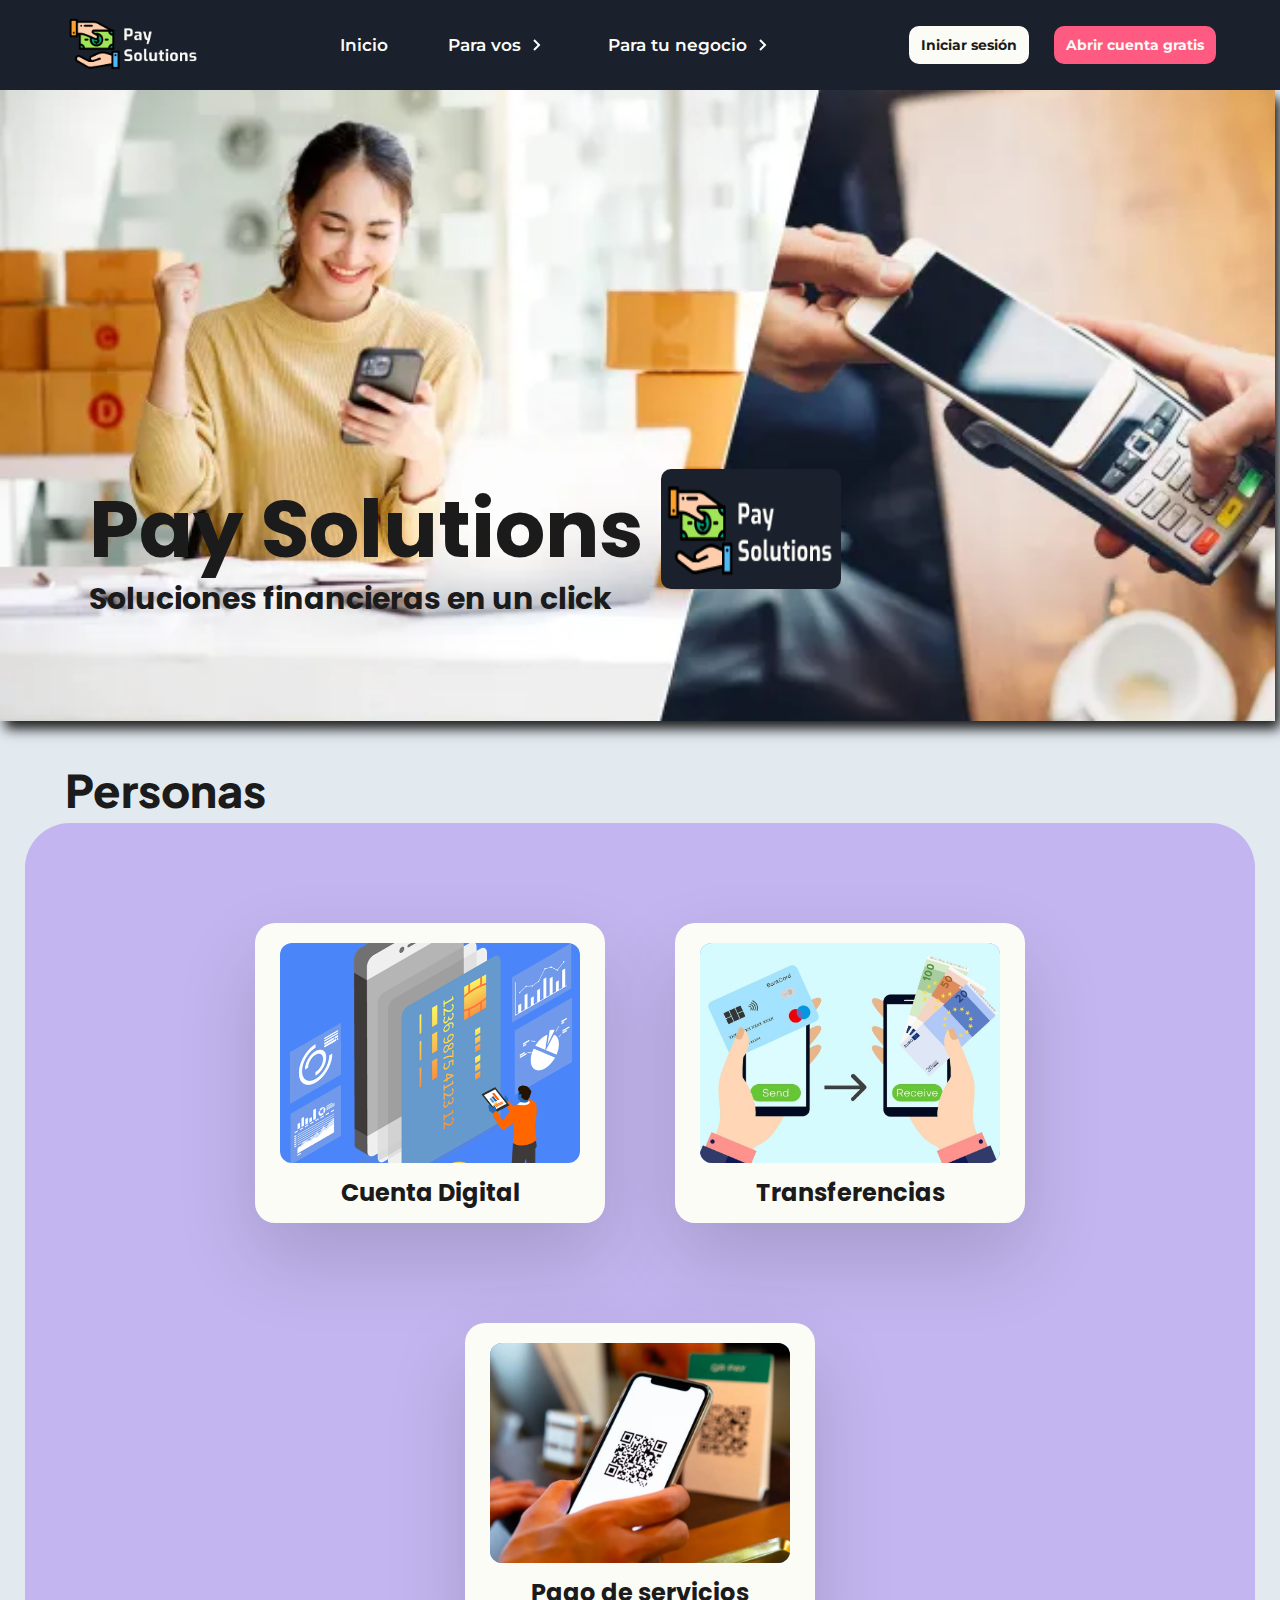
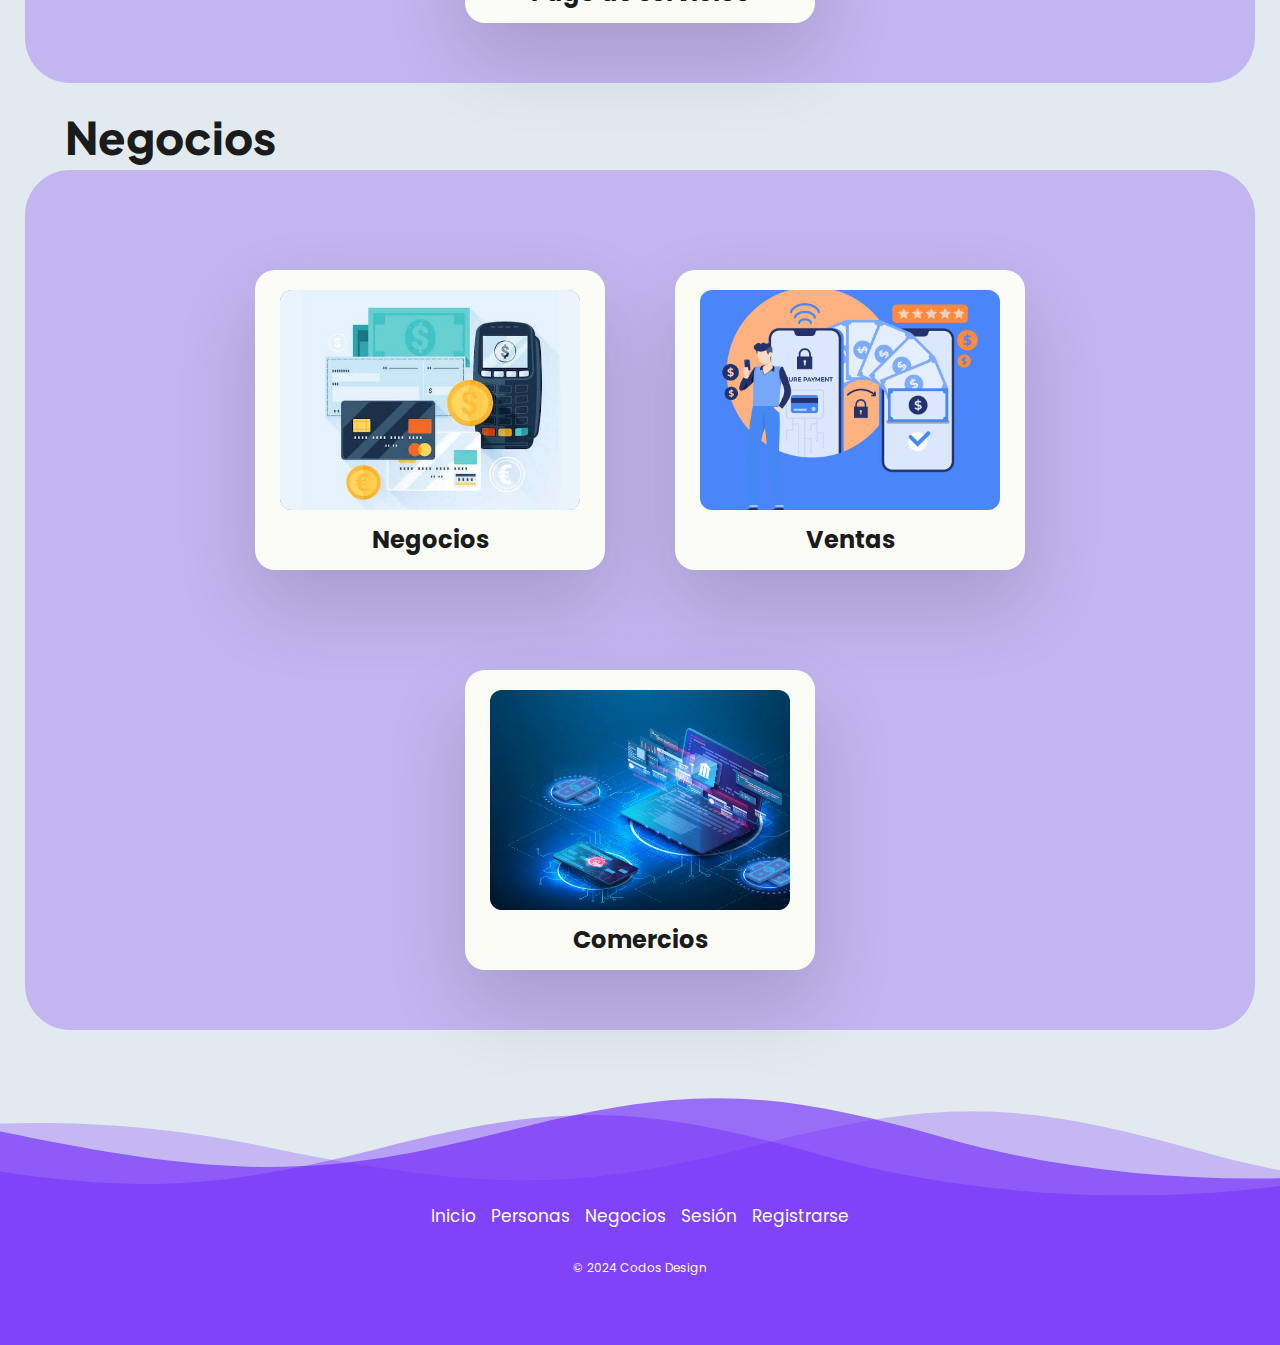
==== index.html @ 440822d9 "correccion merge main clase svg footer" ====
<!DOCTYPE html>
<html lang="es">
<head>
    <meta charset="UTF-8">
    <meta name="viewport" content="width=device-width, initial-scale=1.0">
    <title>Pay Solutions</title>
    <!-- Link de los estilos de navbar y footer  -->
    <link rel="stylesheet" href="./css/style.css">
    <!-- Link de estilos de home -->
    <link rel="stylesheet" href="./css/home.css">
    <!-- *************************************************** -->
    
    <!-- FUENTES -->
    <!-- Link de la fuente: Plus Jakarta Sans (títulos) -->
    <link rel="preconnect" href="https://fonts.googleapis.com">
    <link rel="preconnect" href="https://fonts.gstatic.com" crossorigin>
    <link href="https://fonts.googleapis.com/css2?family=Plus+Jakarta+Sans:ital,wght@0,200..800;1,200..800&display=swap" rel="stylesheet">
    <!-- Link de la fuente: Montserrat -->
    <link rel="preconnect" href="https://fonts.googleapis.com">
    <link rel="preconnect" href="https://fonts.gstatic.com" crossorigin>
    <link href="https://fonts.googleapis.com/css2?family=Montserrat:ital,wght@0,100..900;1,100..900&family=Plus+Jakarta+Sans:ital,wght@0,200..800;1,200..800&display=swap" rel="stylesheet">
    <!-- Link de la fuente: Poppins -->
    <link rel="preconnect" href="https://fonts.googleapis.com" />
    <link rel="preconnect" href="https://fonts.gstatic.com" crossorigin />
    <link href="https://fonts.googleapis.com/css2?family=Poppins:wght@400;500;600&display=swap" rel="stylesheet"/>
    <!-- ******************************************************** -->
    
    <!-- Link de iconos de redes sociales -->
    <link
      rel="stylesheet"
      href="https://cdnjs.cloudflare.com/ajax/libs/font-awesome/6.5.1/css/all.min.css"
      integrity="sha512-DTOQO9RWCH3ppGqcWaEA1BIZOC6xxalwEsw9c2QQeAIftl+Vegovlnee1c9QX4TctnWMn13TZye+giMm8e2LwA=="
      crossorigin="anonymous"
      referrerpolicy="no-referrer"
    />
    <!-- ********************************************************** -->
    <!-- Link del icono -->
    <link rel="icon" href="./img/Logos/logo.png">

    <script src="./scripts/navbar.js"></script>

</head>
    <body>
        <!-- ****************** Encabezado y navegación ****************** -->
        <nav class="menuNav">
            <section class="navbarContainer">   
                    <!-- LOGO -->
                  <div class="navbarLogo">
                      <a href="index.html"> <img src="./img/Logos/logo.png" alt="Logo"></a>
                  </div>
                  
                  <!-- Menú de navegación -->
                  <ul class="navbarLinks">
                      <li class="navbarItem">
                        <a href="index.html" class="navbarLink">Inicio</a>  
                      </li>  
                      <!-- Menú desplegable 1 -->
                      <li class="navbarItem navbarItem--show">
                          <a href="##" class="navbarLink">Para vos 
                            <img src="./img/flecha.svg" alt="flecha menu desplegable" class="navbarFlecha">
                          </a>   
                          <ul class="navbarDesplegable">
                              <li class="navbarItem"> <a href="./pages/paraVos.html" class="navbarLink navbarLink--inside">Personas</a> </li>
                              <li class="navbarItem"> <a href="#" class="navbarLink navbarLink--inside">Cuenta digital</a> </li>
                              <li class="navbarItem"> <a href="#" class="navbarLink navbarLink--inside">Tarjeta virtual</a> </li>
                              <li class="navbarItem"> <a href="#" class="navbarLink navbarLink--inside">Transferencias</a> </li>
                              <li class="navbarItem"> <a href="#" class="navbarLink navbarLink--inside">Pago de servicios</a> </li>
                              <li class="navbarItem"> <a href="#" class="navbarLink navbarLink--inside">Retiro de efectivo</a> </li>
                          </ul>
                      </li>
                      <!-- Menú desplegable 2 -->
                      <li class="navbarItem navbarItem--show">
                        <a href="##" class="navbarLink">Para tu negocio 
                          <img src="./img/flecha.svg" alt="flecha menu desplegable" class="navbarFlecha">
                        </a> 
                          <ul class="navbarDesplegable">
                              <li class="navbarItem"> <a href="./pages/paraNegocio.html" class="navbarLink navbarLink--inside">Negocios</a> </li>
                              <li class="navbarItem"> <a href="#" class="navbarLink navbarLink--inside">Ventas</a> </li>
                              <li class="navbarItem"> <a href="#" class="navbarLink navbarLink--inside">Suscripción</a> </li>
                              <li class="navbarItem"> <a href="#" class="navbarLink navbarLink--inside">Comercios</a> </li>
                          </ul>
                      </li>
                  </ul>
              <!-- ************************ -->
              
              <!-- Botones de lasSesiones -->
                <div class="sesiones">
                    <button class="btn1"> <a href="./pages/inicio_sesion.html">Iniciar sesión</a> </button>
                    <button class="btn2"> <a href="./pages/abrir_cuenta.html">Abrir cuenta gratis</a> </button>
                </div>
              <!-- ********************** -->
              
              <!-- ****** MENÚ HAMBURGUESA ****** -->
              <div class="navbarHambur">
                <img src="./img/menu.svg" alt="Menu" class="navbarImg">
              </div>
              <!-- ****************************** -->
              
            </section>
        </nav>
        <!-- ****************** Fin de encabezado y navegación ****************** -->
        
        <!-- ***************** Cuerpo Principal de la página ******************** -->
        <main>
            <!-- Sección foto de portada -->
            <section class="portadaContainer">
                <!-- foto principal portada -->
                <img src="./img/portada1.png" alt="portada" class="portadaImg">
                <div class="portadaContenido">
                  <div class="portadaTitulo">
                      <h1>Pay Solutions</h1>
                      <img src="./img/Logos/logo.png" alt="Logo">  
                  </div>
                  <p>Soluciones financieras en un click</p>
                </div>
            </section>
            
            <!-- Sección Personas -->
            <section>
              <h2>Personas</h2>  
              <div class="container">
                  <!-- ***************** CARD 1 ***************** -->
                  <div class="card">
                      <div class="imagenCard">
                        <img src="./img/servicio1.png" alt="servicios 1">
                      </div>
                      <div class="contenido">
                        <h3>Cuenta Digital</h3>
                        <p>Primer servicio representado en la card</p>
                        <a href="">Saber más</a>
                      </div>
                  </div>  
                  
                  <!-- ***************** CARD 2 ***************** -->
                  <div class="card">
                      <div class="imagenCard">
                        <img src="./img/servicio4.png" alt="servicios 1">
                      </div>
                      <div class="contenido">
                        <h3>Transferencias</h3>
                        <p>Primer servicio representado en la card</p>
                        <a href="">Saber más</a>
                      </div>
                  </div>  

                  <!-- ***************** CARD 3 ***************** -->
                  <div class="card">
                      <div class="imagenCard">
                        <img src="./img/servicio5.png" alt="servicios 1">
                      </div>
                      <div class="contenido">
                        <h3>Pago de servicios</h3>
                        <p>Primer servicio representado en la card</p>
                        <a href="">Saber más</a>
                      </div>
                  </div>  
              </div>
            </section>  
            
            <!-- Sección Comercios -->
            <section>
              <h2>Negocios</h2>
              <div class="container">
                <!-- ***************** CARD 4 ***************** -->
                <div class="card">
                    <div class="imagenCard">
                      <img src="./img/servicio3.png" alt="servicios 1">
                    </div>
                    <div class="contenido">
                      <h3>Negocios</h3>
                      <p>Primer servicio representado en la card</p>
                      <a href="">Saber más</a>
                    </div>
                </div>  

                <!-- ***************** CARD 5 ***************** -->
                <div class="card">
                    <div class="imagenCard">
                      <img src="./img/servicio2.png" alt="servicios 1">
                    </div>
                    <div class="contenido">
                      <h3>Ventas</h3>
                      <p>Primer servicio representado en la card</p>
                      <a href="">Saber más</a>
                    </div>
                </div>  

                <!-- ***************** CARD 6 ***************** -->
                <div class="card">
                    <div class="imagenCard">
                      <img src="./img/servicio6.png" alt="servicios 1">
                    </div>
                    <div class="contenido">
                      <h3>Comercios</h3>
                      <p>Primer servicio representado en la card</p>
                      <a href="">Saber más</a>
                    </div>
                </div>
              </div>  
            </section>
            
        </main>

        <!-- ***************** FOOTER ******************************** -->
        <footer>
            
            <div class="footerFondo">
                <svg
                  class="svgFooter"  
                  version="1.1"
                  xmlns="http://www.w3.org/2000/svg"
                  xmlns:xlink="http://www.w3.org/1999/xlink"
                  x="0px"
                  y="0px"
                  width="100%"
                  height="100%"
                  viewBox="0 0 1600 900"
                >
                  <defs>
                    <path
                      id="wave"
                      fill="rgba(105, 27, 252, 0.6)"
                      d="M-363.852,502.589c0,0,236.988-41.997,505.475,0s371.981,38.998,575.971,0s293.985-39.278,505.474,5.859s493.475,48.368,716.963-4.995v560.106H-363.852V502.589z"
                    />
                  </defs>
                  <g>
                    <use xlink:href="#wave" opacity=".4">
                      <animateTransform
                        attributeName="transform"
                        attributeType="XML"
                        type="translate"
                        dur="8s"
                        calcMode="spline"
                        values="270 230; -334 180; 270 230"
                        keyTimes="0; .5; 1"
                        keySplines="0.42, 0, 0.58, 1.0;0.42, 0, 0.58, 1.0"
                        repeatCount="indefinite"
                      />
                    </use>
                    <use xlink:href="#wave" opacity=".6">
                      <animateTransform
                        attributeName="transform"
                        attributeType="XML"
                        type="translate"
                        dur="6s"
                        calcMode="spline"
                        values="-270 230;243 220;-270 230"
                        keyTimes="0; .6; 1"
                        keySplines="0.42, 0, 0.58, 1.0;0.42, 0, 0.58, 1.0"
                        repeatCount="indefinite"
                      />
                    </use>
                    <use xlink:href="#wave" opacty=".9">
                      <animateTransform
                        attributeName="transform"
                        attributeType="XML"
                        type="translate"
                        dur="4s"
                        calcMode="spline"
                        values="0 230;-140 200;0 230"
                        keyTimes="0; .4; 1"
                        keySplines="0.42, 0, 0.58, 1.0;0.42, 0, 0.58, 1.0"
                        repeatCount="indefinite"
                      />
                    </use>
                  </g>
                </svg>
              </div>
            <!-- ************* Iconos de redes ******************* -->
              <article>
                <ul class="redesSociales">
                  <li><a href="https://www.instagram.com/" class="fa-brands fa-instagram"></a></li>
                  <li><a href="https://www.facebook.com/" class="fa-brands fa-facebook"></a></li>
                  <li><a href="https://twitter.com/?lang=es" class="fa-brands fa-x-twitter"></a></li>
                  <li><a href="https://www.linkedin.com/" class="fa-brands fa-linkedin"></a></li>
                </ul>
            
            <!-- **************** Navegacion ******************** -->
                <ul class="navegacionFooter">
                  <li><a href="index.html">Inicio</a></li>
                  <li><a href="./pages/paraVos.html">Personas</a></li>
                  <li><a href="./pages/paraNegocio.html">Negocios</a></li>
                  <li><a href="./pages/inicio_sesion.html">Sesión</a></li>
                  <li><a href="./pages/abrir_cuenta.html">Registrarse</a></li>
                </ul>
                <p class="copyright">© 2024 Codos Design</p>
              </article>
            <!-- ************************************************ -->
        </footer>
        <!-- ******************************************************************* -->
        
    </body>
</html>

<!-- Mail de los integrantes del grupo: -->

<!-- 
amjel105@gmail.com
clauvolon@yahoo.com.ar
javiermoya8109@gmail.com
cequeirapaula@gmail.com 
-->
<!-- ********************************************************************************** -->
<!-- Posible diseño de app y landing page de proyecto -->
<!-- https://dribbble.com/shots/23164199-Card-Banking-Web-Design-Exploration  -->
<!-- ********************************************************************************** -->
---- css/style.css ----
/* ******************** "RESET" ************************** */
* {
    margin: 0;
    padding: 0;
    box-sizing: border-box;
}

ul, ol {
    list-style-type: none;

}

a, li {
    text-decoration: none;

}

/* ***************************************************** */

/* PALETA DE COLORES */
:root {
    --blanco: #fcfcf7;
    --blanco2: rgb(226, 234, 240);
    --azul: #6266f5;
    --verde_claro: #67d7e7;
    --rojo: #ff5a82;
    --celeste: #4a85fa;
    --gris: #1a202c;
    --negro: #1b1b1b;
}

/* ***************************************************** */

body {
    background: var(--blanco2); 
    height: 100%;
    font-family: "Euclid Circular A", "Poppins";
}

/* ---------------------------------- */
/* ------ MENÚ DE NAVEGACIÓN -------- */
/* ---------------------------------- */

/* -------- MENÚ DESPLEGABLE -------- */
/* ---------------------------------- */

.menuNav {
    background-color: var(--gris);
    color: var(--blanco);
    /* tamaño del navbar */
    height: 90px;
    font-family: "Montserrat", sans-serif;
    font-size: 17px;
    font-weight: 600;
    /* navbar sticky! */
    position: sticky;
    top: 0;
    z-index: 101;
}

.navbarContainer {
    display: flex;
    justify-content: space-between;
    align-items: center;
    width: 90%;
    height: 100%;
    margin: 0 auto;
}

.navbarLinks {
    height: 100%;
    transition: transform 0.5s;
    display: flex;
}

/* flecha y rotación en el navbar */
.navbarItem {
    position: relative;
    height: 100%;
    --clip: polygon(0 0, 100% 0, 100% 0, 0 0);
    --transform: rotate(-90deg);
}

.navbarItem:hover {
    --clip: polygon(0 0, 100% 0, 100% 100%, 0 100%);
    --transform: rotate(0); 
}
/* --------------------------------- */

.navbarLink {
    display: flex;
    height: 100%;
    align-items: center;
    color: var(--blanco);
    padding: 0 30px;
}

.navbarLink:hover {
    background-color: var(--celeste);
}

.navbarFlecha {
    transform: var(--transform);
    transition: transform .3s;
    display: block;
    margin-left: 3px;
}

.navbarDesplegable {
    display: flex;
    flex-direction: column;
    transition: clip-path .3s;
    clip-path: var(--clip);
    position: absolute;
    right: 0;
    bottom: 0;
    width: max-content;
    transform: translateY(100%);
    background-color: var(--negro);
}

.navbarLink--inside {
    padding: 30px 100px 30px 20px;
}

.navbarLink--inside:hover {
    background-color: var(--celeste);
}

/* Tamaño del logo en el navbar */
.navbarLogo img {
    width: 140px;
    height: auto;
}

/* Menú hamburguesa */
.navbarHambur {
    height: 100%;
    display: flex;
    align-items: center;
    padding: 0 15px;
    cursor: pointer;
    display: none;
}

.navbarImg {
    display: block;
    width: 36px;
}


/* ------------- BOTONES ------------ */
/* ---------------------------------- */

.sesiones {
    display: flex;
    justify-content: space-between;
    align-items: center;
    gap: 25px;
}

/* Botón Inicio de Sesión */
.btn1 {
    padding: 8px 10px 8px 10px;
    border-radius: 10px;
    background: var(--blanco);
    border: 2px solid var(--blanco);
}

.btn1 a {
    font-family: "Montserrat", sans-serif;
    font-size: 14px;
    font-weight: bold;
    color: var(--negro);
}

.btn1:hover {
    background: var(--celeste);
    border: 2px solid var(--celeste);
}

.btn1 a:hover {
    color: var(--blanco);

}

/* Botón de creación de cuenta */
.btn2 {
    padding: 8px 10px 8px 10px;
    border-radius: 10px;
    background: var(--rojo);
    border: 2px solid var(--rojo);
}

.btn2 a {
    font-family: "Montserrat", sans-serif;
    font-size: 14px;
    font-weight: bold;
    color: var(--blanco);
}

.btn2:hover {
    opacity: .7;
}

.btn2 a:hover {
    color: var(--blanco1);    
}

/*
página con muestras de botones para desarrollar:
https://ovdivi.com/10-botones-creativos-con-increibles-efectos-hover-para-tus-sitios-web-creados-con-divi/
*/


/* ******************* FOOTER *************** */
/* ****************************************** */

footer {
    width: 100%;
    height: 350px;
    display: flex;
    flex-direction: column;
    justify-content: center;
    position: relative;
    left: 0;
    bottom: 0;
    color: var(--blanco);
    margin-top: -60px;
}

.foorteFondo {
    position: absolute;
    z-index: -1;
    top: 0;
    left: 0;
    right: 0;
    bottom: 0;
}

ul {
    display: flex;
    list-style: none;
    padding: 0;
    margin: 0;
    z-index: 99;
}

.redesSociales {
    gap: 25px;
}

.redesSociales a {
    color: var(--blanco);
    font-size: 27px; 
    /* tamaño de los iconos en footer */
}

.navegacionFooter {
    gap: 15px;
    font-size: 17px;
    z-index: 99;
}

.navegacionFooter li a {
    color: var(--blanco);
}

.copyright {
    font-size: 12px;
    margin: 0;
    z-index: 99;
}

.svgFooter {
    position: absolute;
    top: 0;
    left: 0;
    width: 100%;
    height: 100%;
    transform: scaleY(3) scaleX(2.25);
    transform-origin: bottom;
    box-sizing: border-box;
    display: block;
    pointer-events: none;
    
}

article {
    display: flex;
    flex-direction: column;
    align-items: center;
    gap: 30px;
    width: 100%;
    margin-bottom: -110px;
}

/* *********************************************** */
/* ****************** RESPONSIVE ***************** */
/* *********************************************** */

/* Mínimo tres puntos de corte (breakpoints) */
---- css/home.css ----
/* ******************** "RESET" ************************** */
* {
    margin: 0;
    padding: 0;
    box-sizing: border-box;
}

ul, ol {
    list-style-type: none;

}

a, li {
    text-decoration: none;

}

/* ***************************************************** */

/* PALETA DE COLORES */
:root {
    --blanco: #fcfcf7;
    --blanco2: rgb(226, 234, 240);
    --azul: #6266f5;
    --verde_claro: #67d7e7;
    --rojo: #ff5a82;
    --celeste: #4a85fa;
    --gris: #1a202c;
    --negro: #1b1b1b;
}

/* ***************************************************** */

body {
    background: var(--blanco2); 
    height: 100%;
    font-family: "Euclid Circular A", "Poppins";
}

/* ********* HOME PRINCIPAL ***************** */

/* ************** FOTO PORTADA ************** */
/* ****************************************** */

.portadaContainer {
    position: relative;
    display: flex;
    justify-content: center;
    flex-wrap: wrap;
    margin: 0 5px 40px 0;
    overflow: hidden;
    /* sombra de la imagen */
    box-shadow: 5px 8px 12px var(--negro);
}

.portadaImg {
    width: 100%;
    height: auto;
}

/* Titulo sobre la imagen */
.portadaTitulo {
    display: flex;
    justify-content: space-between;
    gap: 17px;
    font-size: 40px;
    color: var(--negro);
    font-weight: 1000;
    /* Posición sobre la imagen */
    position: absolute;
    top: 60%;
    left: 7%;
}

.portadaTitulo img {
    width: 180px;
    height: auto;
    border-radius: 10px;    
}

/* texto sobre la imagen */
.portadaContenido p {
    font-size: 30px;
    color: var(--negro);
    font-weight: 700;
    /* posición del texto sobre imagen */
    position: absolute;
    top: 77%;
    left: 7%;
}


/* ******************* CARDS *************** */
/* ****************************************** */

/* Títulos de sección */

h2 {
    font-family: "Plus Jakarta Sans", sans-serif;
    margin: 0 0 -20px 65px;
    font-size: 45px;
    color: var(--negro);
    font-weight: 900;
}

/* ****************** */

.container {
    position: relative;
    display: flex;
    justify-content: center;
    flex-wrap: wrap;
    gap: 100px 70px;
    padding: 100px 30px 60px 30px;
    /* borde container cards */
    border-radius: 45px;
    margin: 25px;
    background: rgba(149, 102, 238, 0.4);
}

.container .card {
    position: relative;
    display: flex;
    justify-content: center;
    align-items: flex-start;
    width: 350px;
    max-width: 100%;
    height: 300px;
    background: var(--blanco);
    border-radius: 20px;
    transition: 0.5s;
    box-shadow: 0 35px 80px rgba(0, 0, 0, 0.15);
}

.container .card:hover {
    height: 400px;
}

.container .card .imagenCard {
    position: absolute;
    top: 20px;
    width: 300px;
    height: 220px;
    background: var(--celeste);
    border-radius: 12px;
    overflow: hidden; 
    transition: 0.5s;   
}

.container .card:hover .imagenCard {
    top: -100px;
    scale: 0.75;
    box-shadow: 0 15px 45px rgba(0, 0, 0, 0.2);
}

.container .card .imagenCard img {
    position: absolute;
    top: 0;
    left: 0;
    width: 100%;
    height: 100%;
    object-fit: cover; /* tamaño de relleno de la imagen en el contenedor */
}

.container .card .contenido {
    position: absolute;
    top: 252px;
    width: 100%;
    height: 35px;
    padding: 0 30px;
    text-align: center;
    overflow: hidden;
    transition: 0.5s;
}

.container .card:hover .contenido {
    top: 130px;
    height: 250px;
}

.container .card .contenido h3 {
    font-size: 1.5rem;
    font-weight: 700;
    color: var(--negro);
}

.container .card .contenido p {
    color: var(--negro);
}

/* ************* BOTÓN CARDS ***************  */
/* ****************************************** */

.container .card .contenido a {
    position: relative;
    top: 15px;
    display: inline-block;
    padding: 12px 25px;
    background: var(--azul);
    /* verificar colores según el patrón de diseño  */
    color: var(--blanco);
    font-weight: 500;
    border-radius: 10px;
}

.container .card .contenido a:hover {
    opacity: 0.8;
}

/* FALTA EL DISEÑO RESPONSIVE */

/* ************* Fin de Cards *************** */
/* ****************************************** */
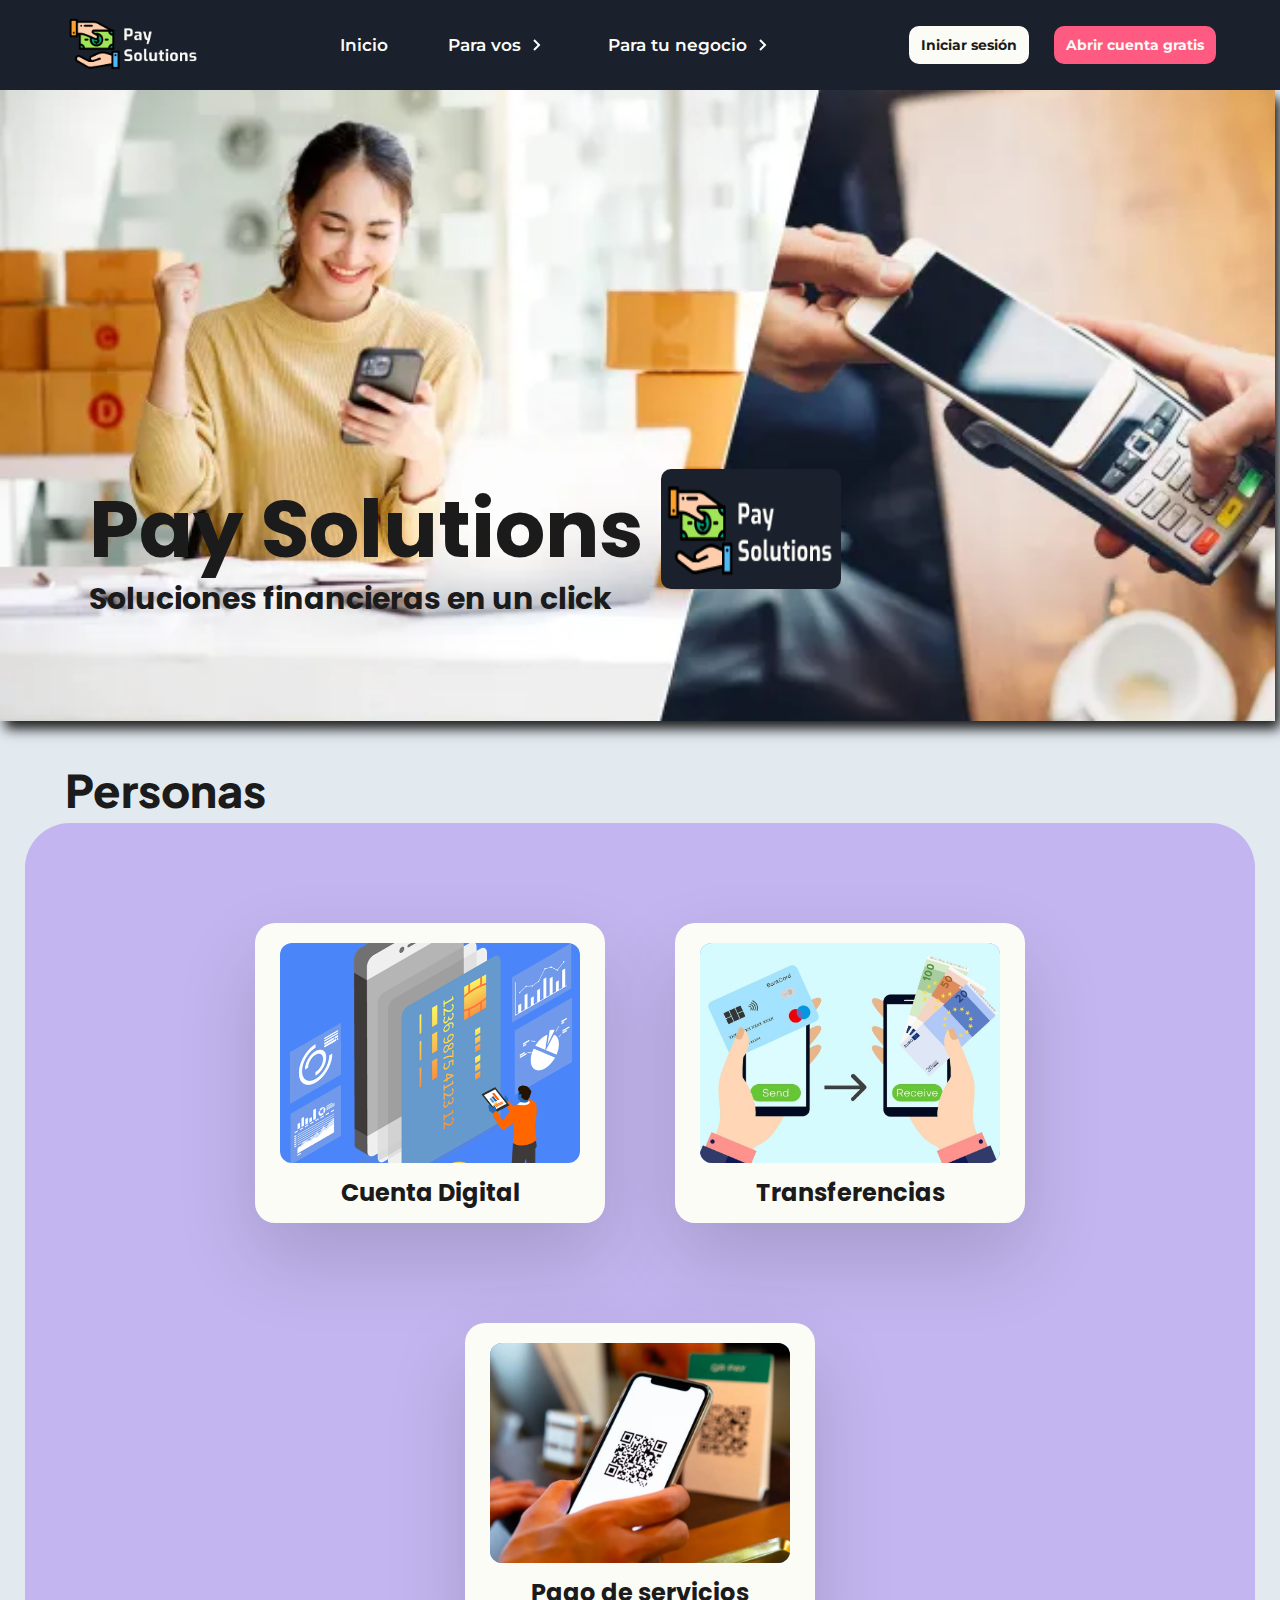
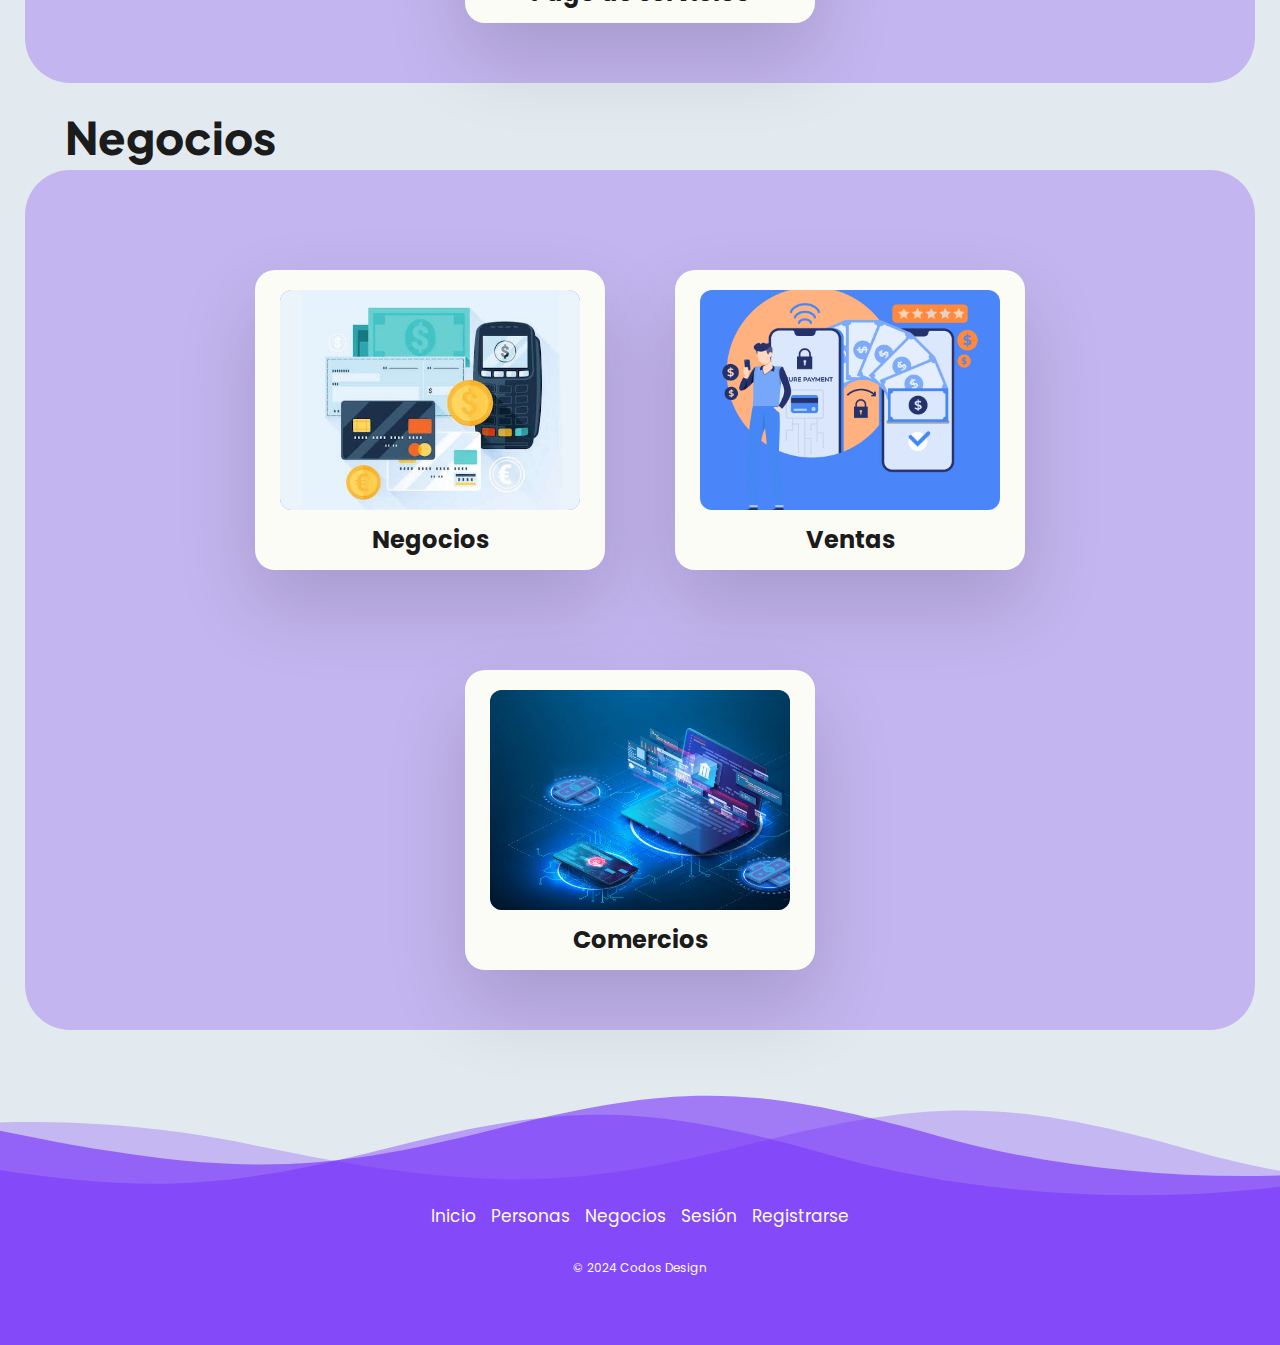
==== commit f1aa9b9f: "cambios en html" ====
--- a/index.html
+++ b/index.html
@@ -250,7 +250,7 @@
                         repeatCount="indefinite"
                       />
                     </use>
-                    <use xlink:href="#wave" opacty=".9">
+                    <use xlink:href="#wave" opacity=".9">
                       <animateTransform
                         attributeName="transform"
                         attributeType="XML"
--- a/css/home.css
+++ b/css/home.css
@@ -207,7 +207,8 @@
     opacity: 0.8;
 }
 
-/* FALTA EL DISEÑO RESPONSIVE */
 
 /* ************* Fin de Cards *************** */
 /* ****************************************** */
+
+/* FALTA EL DISEÑO RESPONSIVE */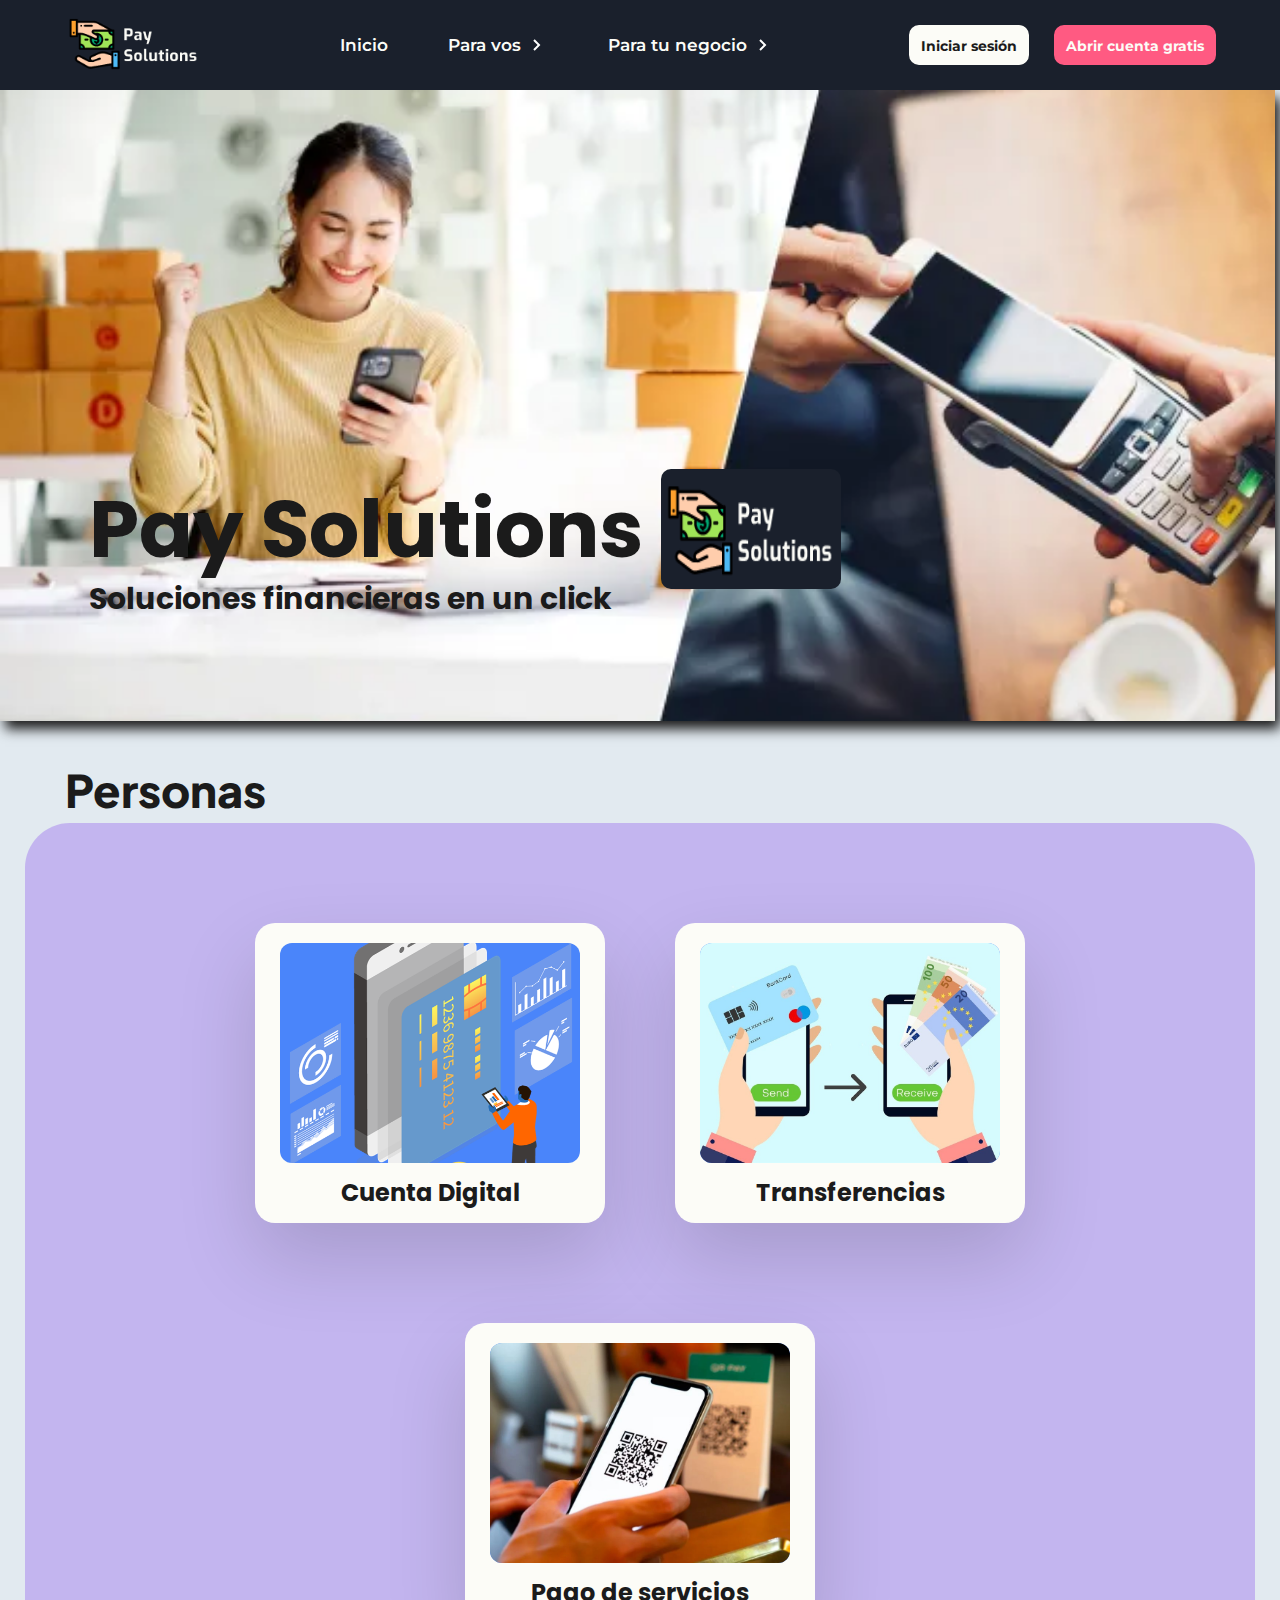
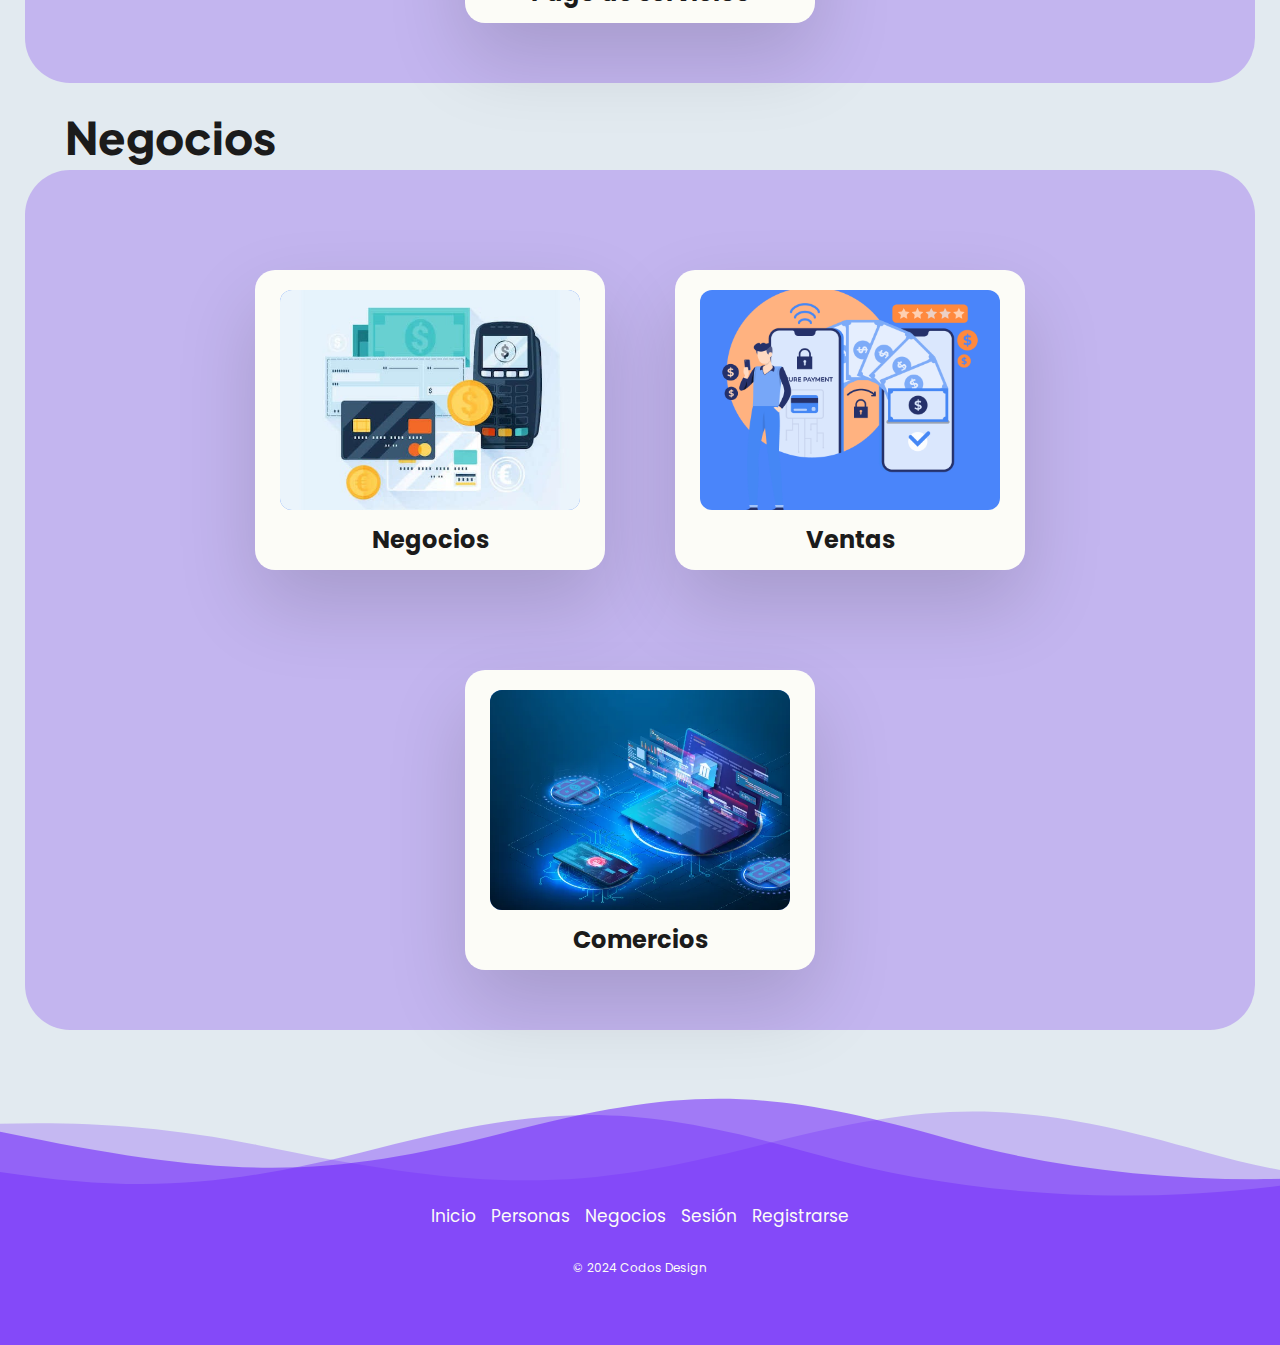
==== commit d732a9fd: "variación en botones de sesiones de la navbar" ====
--- a/index.html
+++ b/index.html
@@ -85,8 +85,8 @@
               
               <!-- Botones de lasSesiones -->
                 <div class="sesiones">
-                    <button class="btn1"> <a href="./pages/inicio_sesion.html">Iniciar sesión</a> </button>
-                    <button class="btn2"> <a href="./pages/abrir_cuenta.html">Abrir cuenta gratis</a> </button>
+                    <div class="btn1"> <a href="./pages/inicio_sesion.html">Iniciar sesión</a> </div>
+                    <div class="btn2"> <a href="./pages/abrir_cuenta.html">Abrir cuenta gratis</a> </div>
                 </div>
               <!-- ********************** -->
               
@@ -274,8 +274,8 @@
                   <li><a href="https://twitter.com/?lang=es" class="fa-brands fa-x-twitter"></a></li>
                   <li><a href="https://www.linkedin.com/" class="fa-brands fa-linkedin"></a></li>
                 </ul>
-            
-            <!-- **************** Navegacion ******************** -->
+                
+                <!-- **************** Navegacion ******************** -->
                 <ul class="navegacionFooter">
                   <li><a href="index.html">Inicio</a></li>
                   <li><a href="./pages/paraVos.html">Personas</a></li>
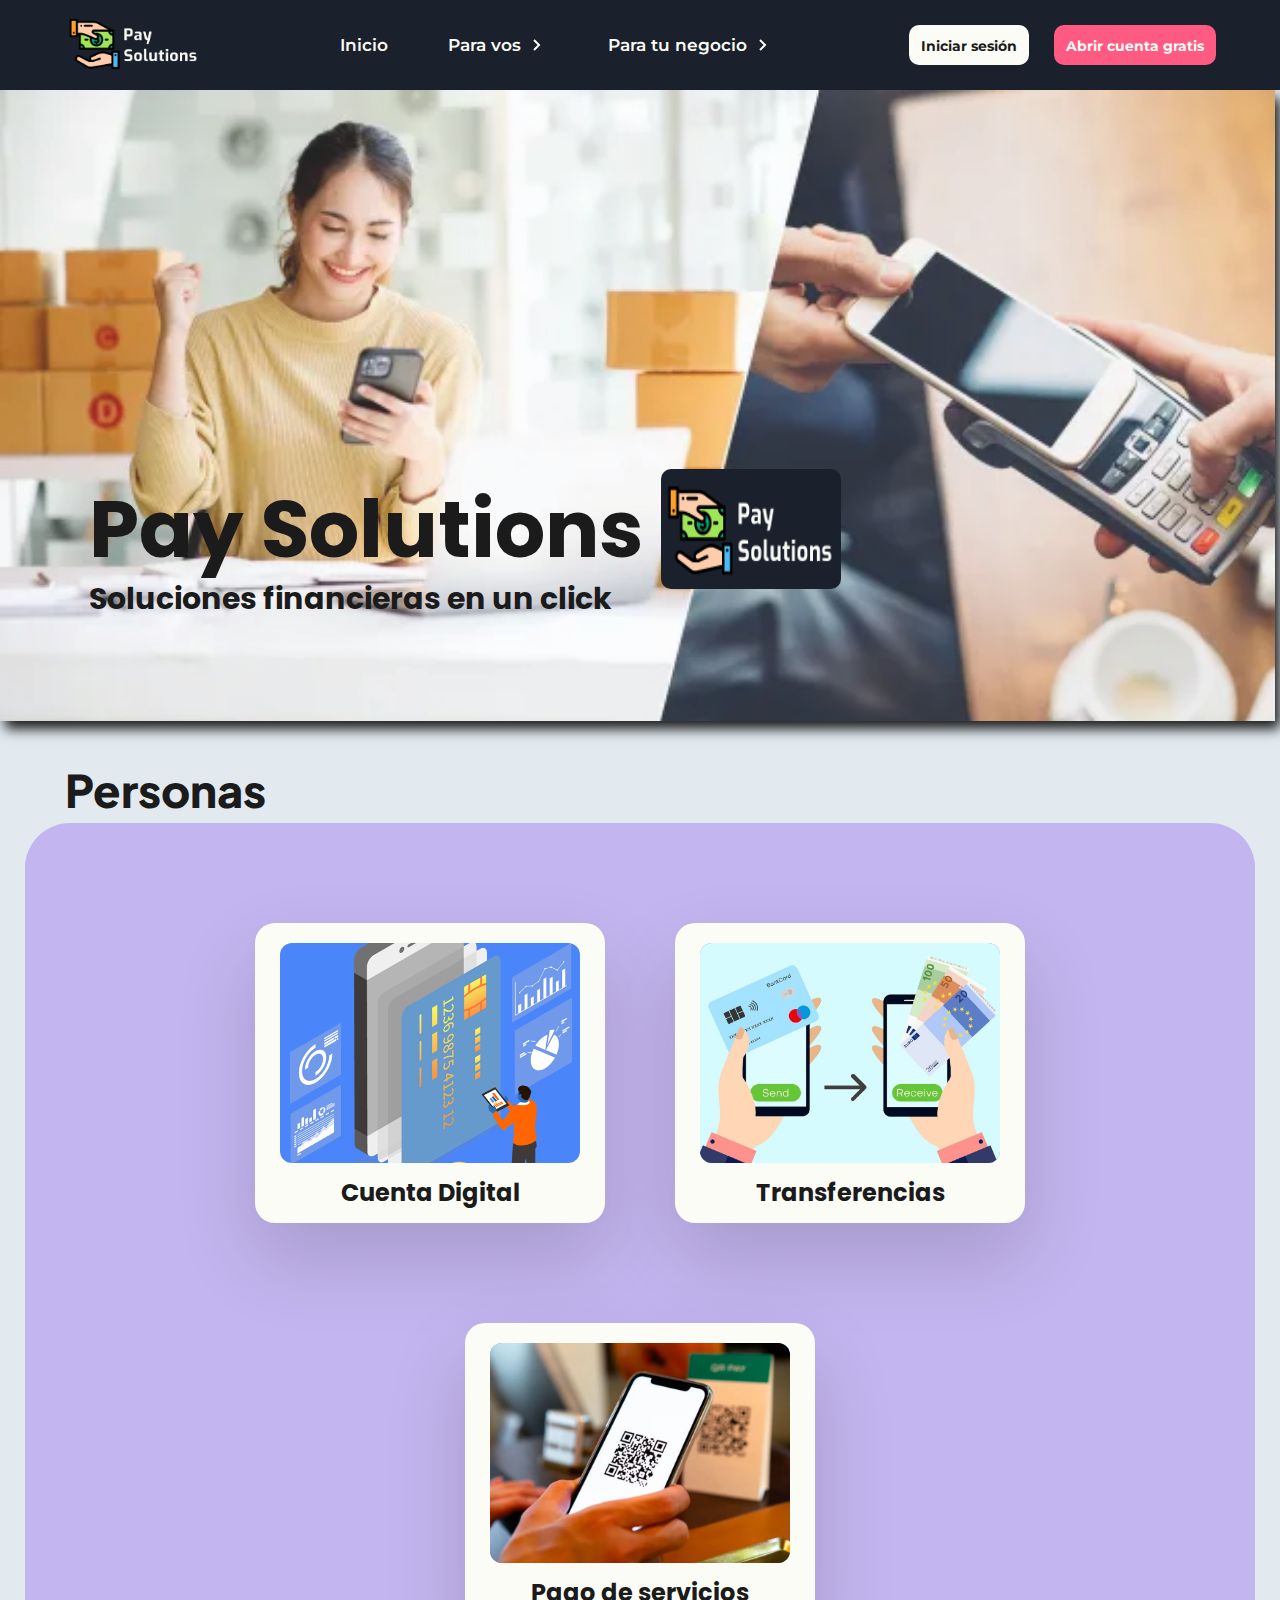
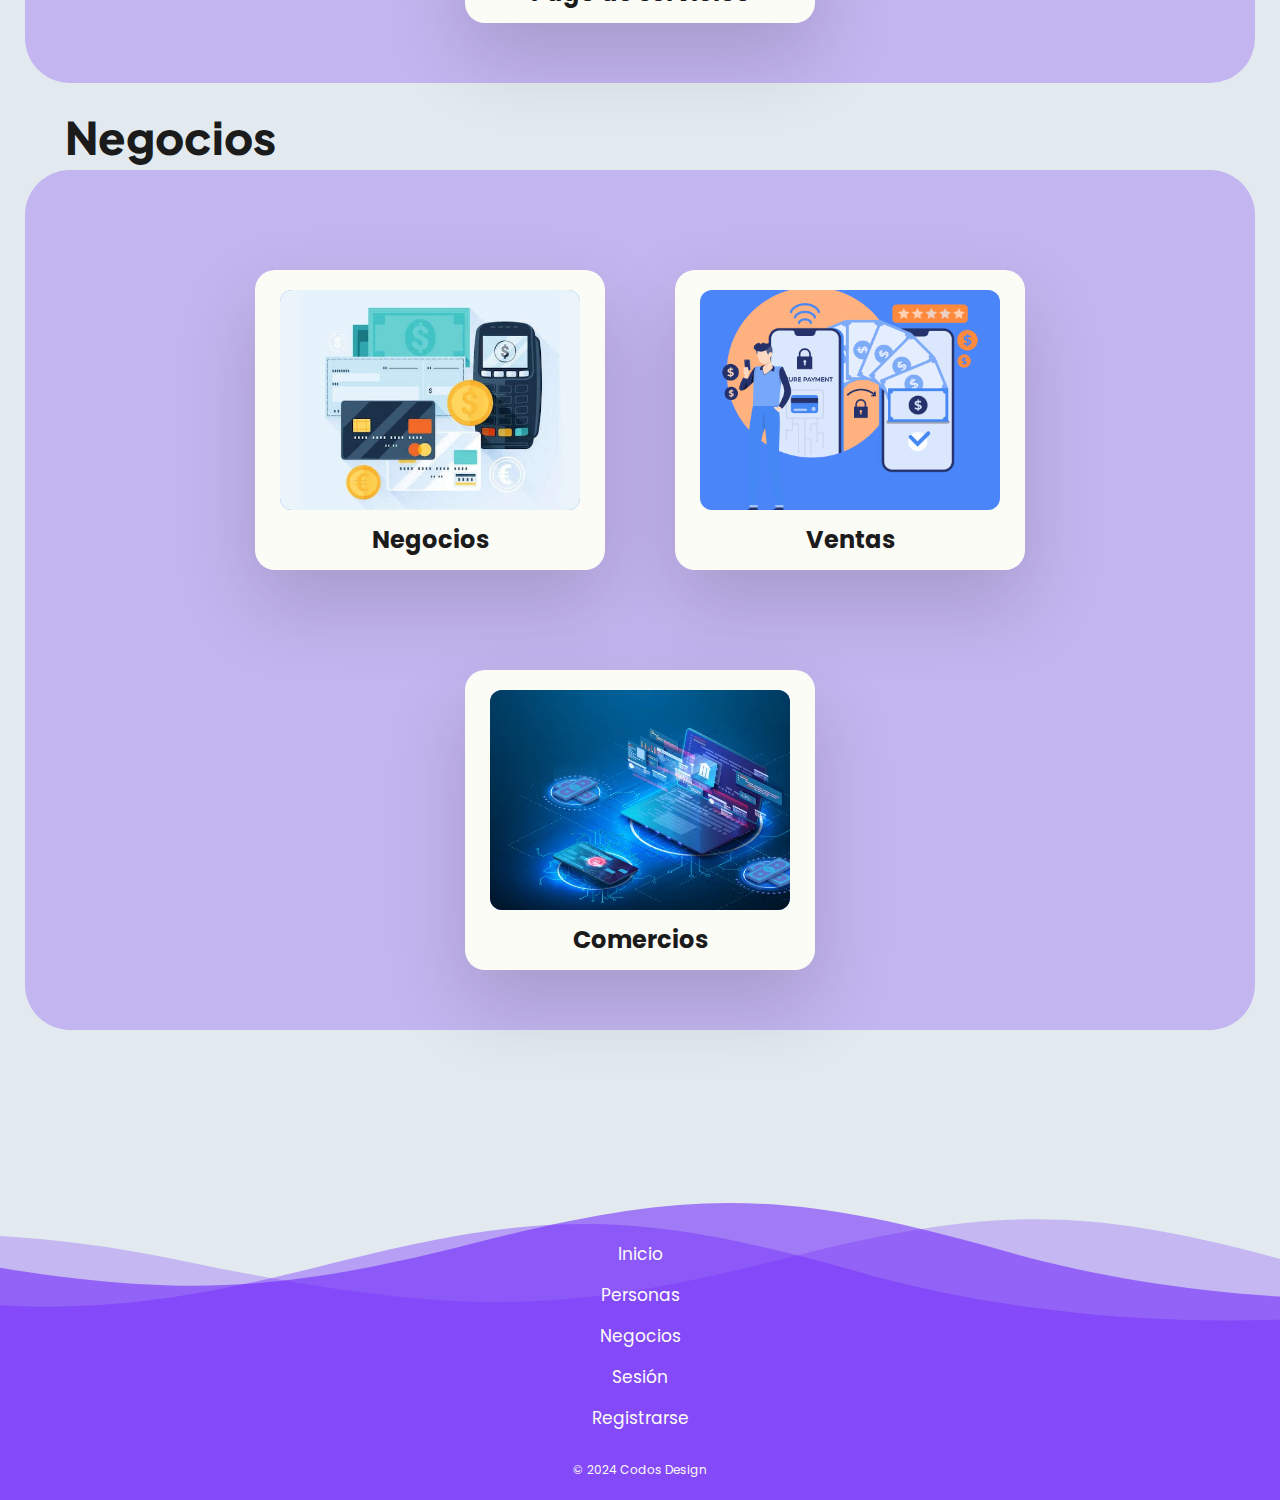
==== commit 77795cee: "responsive de footer" ====
--- a/index.html
+++ b/index.html
@@ -83,7 +83,7 @@
                   </ul>
               <!-- ************************ -->
               
-              <!-- Botones de lasSesiones -->
+              <!-- Botones de las Sesiones -->
                 <div class="sesiones">
                     <div class="btn1"> <a href="./pages/inicio_sesion.html">Iniciar sesión</a> </div>
                     <div class="btn2"> <a href="./pages/abrir_cuenta.html">Abrir cuenta gratis</a> </div>
--- a/css/style.css
+++ b/css/style.css
@@ -301,3 +301,28 @@
 
 /* Mínimo tres puntos de corte (breakpoints) */
 
+/* @media (min-width: 768px) {
+    footer {
+        margin-top: 5px;
+    }
+} */
+
+@media (min-width: 340px) {
+    .footerFondo {
+        /* margin-top: 50px; */
+    }
+
+    footer {
+        width: 100%;
+        height: 420px;
+        margin-top: 50px;
+        bottom: 0;
+        top: 0;
+    }
+
+    .navegacionFooter {
+        display: flex;
+        flex-direction: column;
+        align-items: center;
+    }
+}--- a/css/home.css
+++ b/css/home.css
@@ -56,6 +56,7 @@
 .portadaImg {
     width: 100%;
     height: auto;
+    opacity: 0.85;
 }
 
 /* Titulo sobre la imagen */
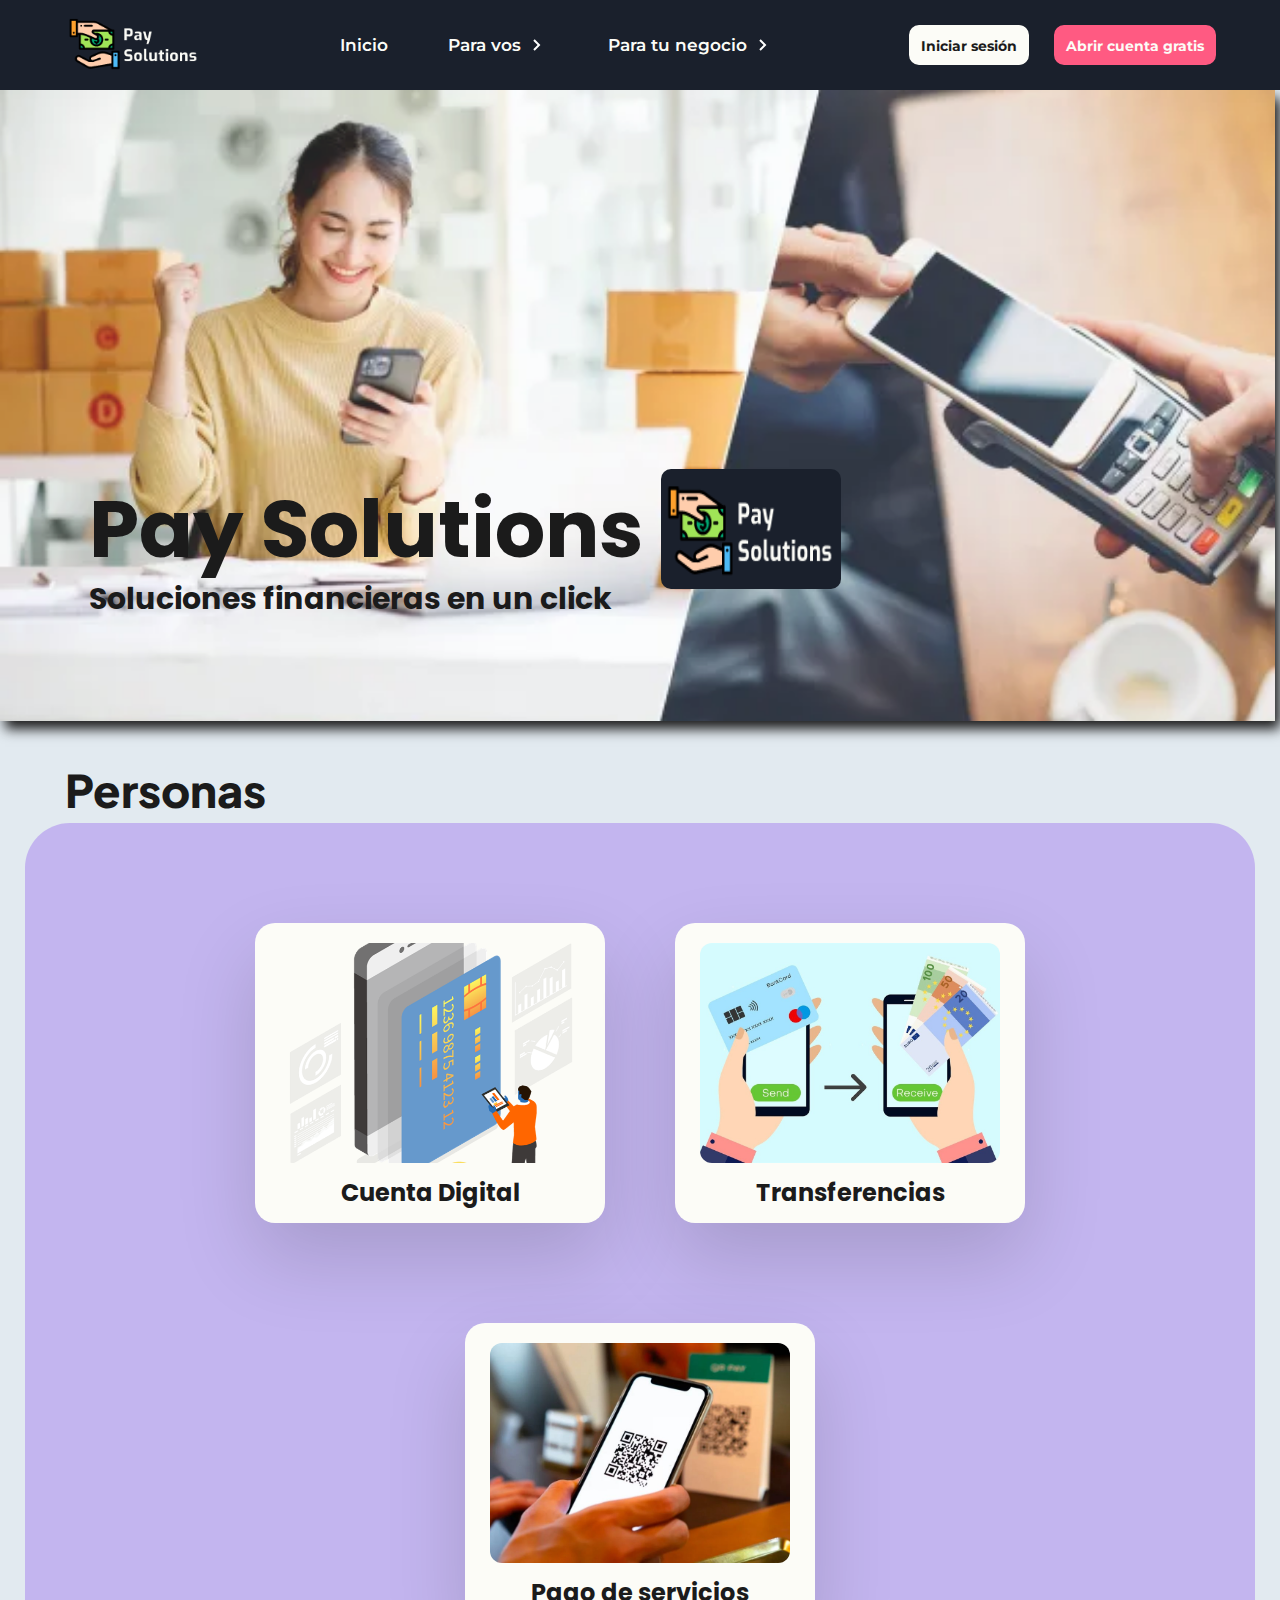
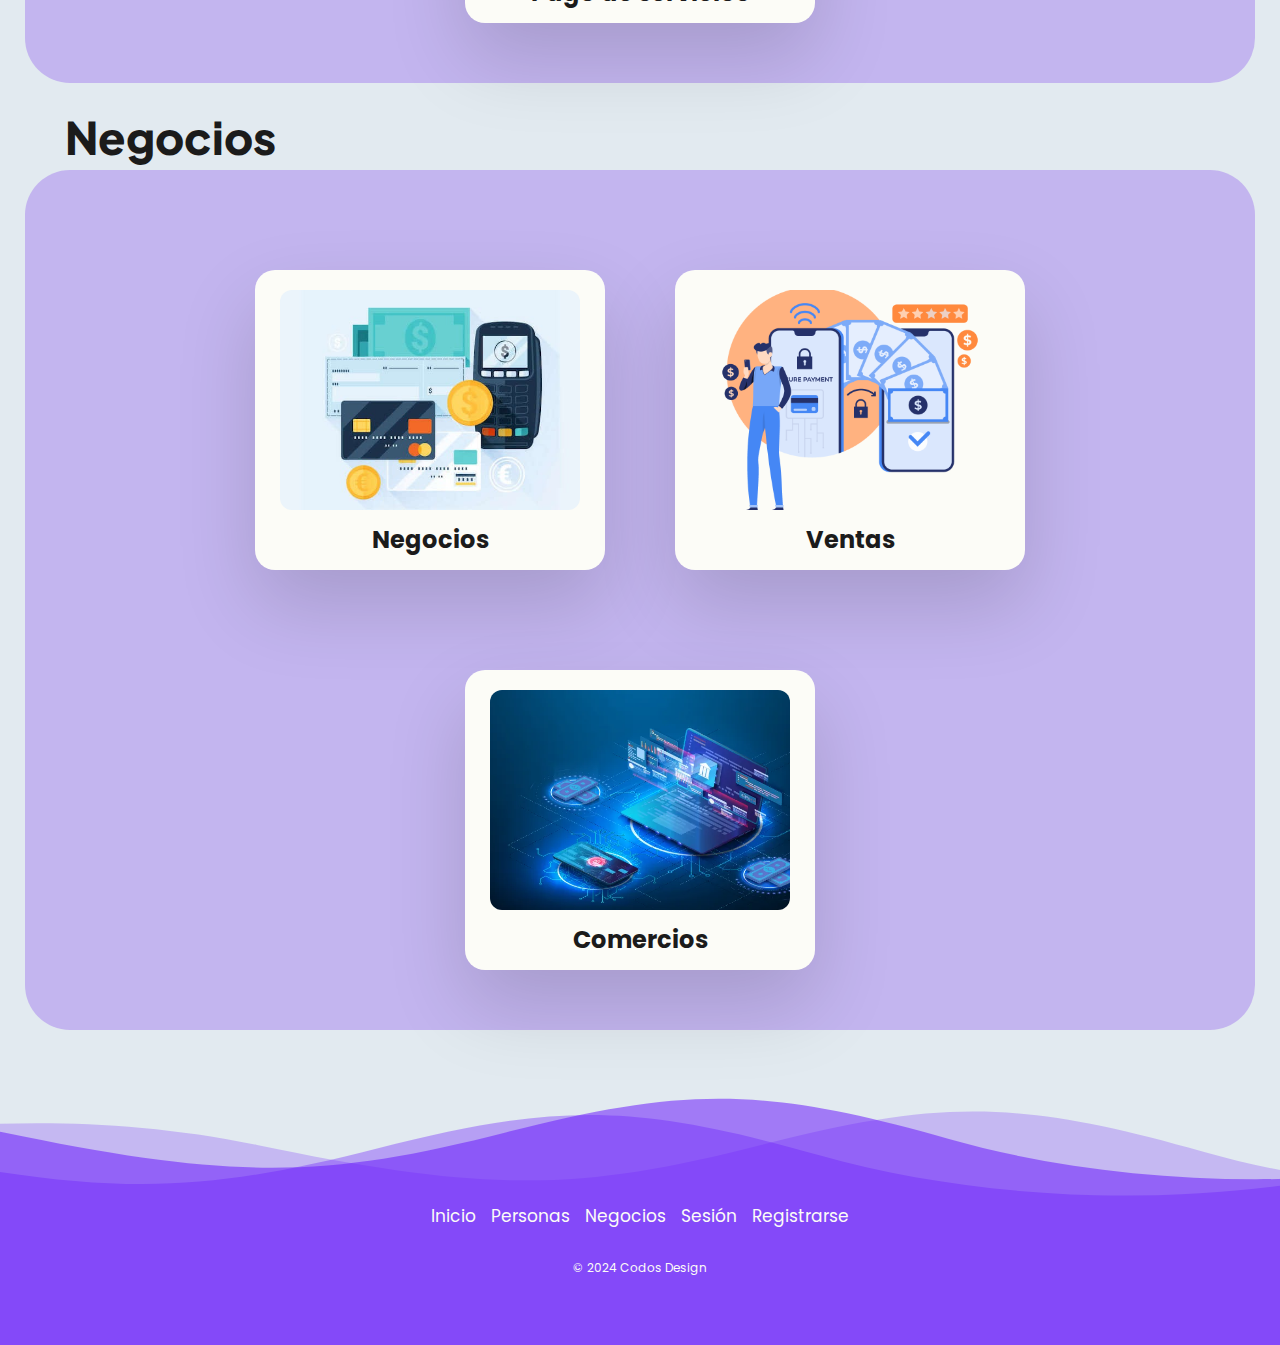
==== commit 3eea53c8: "diseño responsive footer y cards de home / construcción de rutas en las cards" ====
--- a/index.html
+++ b/index.html
@@ -61,11 +61,11 @@
                           </a>   
                           <ul class="navbarDesplegable">
                               <li class="navbarItem"> <a href="./pages/paraVos.html" class="navbarLink navbarLink--inside">Personas</a> </li>
-                              <li class="navbarItem"> <a href="#" class="navbarLink navbarLink--inside">Cuenta digital</a> </li>
-                              <li class="navbarItem"> <a href="#" class="navbarLink navbarLink--inside">Tarjeta virtual</a> </li>
-                              <li class="navbarItem"> <a href="#" class="navbarLink navbarLink--inside">Transferencias</a> </li>
-                              <li class="navbarItem"> <a href="#" class="navbarLink navbarLink--inside">Pago de servicios</a> </li>
-                              <li class="navbarItem"> <a href="#" class="navbarLink navbarLink--inside">Retiro de efectivo</a> </li>
+                              <li class="navbarItem"> <a href="./pages/paraVos.html#cuenta-digital" class="navbarLink navbarLink--inside">Cuenta digital</a> </li>
+                              <li class="navbarItem"> <a href="./pages/paraVos.html#tarjeta-virtual" class="navbarLink navbarLink--inside">Tarjeta virtual</a> </li>
+                              <li class="navbarItem"> <a href="./pages/paraVos.html#transferencias" class="navbarLink navbarLink--inside">Transferencias</a> </li>
+                              <li class="navbarItem"> <a href="./pages/paraVos.html#pago-servicios" class="navbarLink navbarLink--inside">Pago de servicios</a> </li>
+                              <li class="navbarItem"> <a href="./pages/paraVos.html#retiro-efectivo" class="navbarLink navbarLink--inside">Retiro de efectivo</a> </li>
                           </ul>
                       </li>
                       <!-- Menú desplegable 2 -->
@@ -126,8 +126,8 @@
                       </div>
                       <div class="contenido">
                         <h3>Cuenta Digital</h3>
-                        <p>Primer servicio representado en la card</p>
-                        <a href="">Saber más</a>
+                        <p>Abrí tu cuenta digital gratis y tené disponible tu dinero en todo momento, estés donde estés y con total seguridad.</p>
+                        <a href="./pages/paraVos.html#cuenta-digital">Saber más</a>
                       </div>
                   </div>  
                   
@@ -138,8 +138,8 @@
                       </div>
                       <div class="contenido">
                         <h3>Transferencias</h3>
-                        <p>Primer servicio representado en la card</p>
-                        <a href="">Saber más</a>
+                        <p>Mové tu dinero gratis y sin demoras. Transferile a tus contactos, cuentas bancarias o billeteras virtuales.</p>
+                        <a href="./pages/paraVos.html#transferencias">Saber más</a>
                       </div>
                   </div>  
 
@@ -150,8 +150,8 @@
                       </div>
                       <div class="contenido">
                         <h3>Pago de servicios</h3>
-                        <p>Primer servicio representado en la card</p>
-                        <a href="">Saber más</a>
+                        <p>Pagá tus facturas de manera 100% segura y mantene tus cuentas al día. Agendá los servicios que quieras y definí alertas para que no pierdas ningún vencimiento.</p>
+                        <a href="./pages/paraVos.html#pago-servicios">Saber más</a>
                       </div>
                   </div>  
               </div>
@@ -168,7 +168,7 @@
                     </div>
                     <div class="contenido">
                       <h3>Negocios</h3>
-                      <p>Primer servicio representado en la card</p>
+                      <p>Todo para gestionar tu negocio de manera fácil, rápida y segura.</p>
                       <a href="">Saber más</a>
                     </div>
                 </div>  
@@ -180,7 +180,7 @@
                     </div>
                     <div class="contenido">
                       <h3>Ventas</h3>
-                      <p>Primer servicio representado en la card</p>
+                      <p>Agiliza el cobro de tus productos y maximiza tus ventas.</p>
                       <a href="">Saber más</a>
                     </div>
                 </div>  
@@ -192,7 +192,7 @@
                     </div>
                     <div class="contenido">
                       <h3>Comercios</h3>
-                      <p>Primer servicio representado en la card</p>
+                      <p>Todo para gestionar la economía de tu negocio de forma sencilla, rápida y segura.</p>
                       <a href="">Saber más</a>
                     </div>
                 </div>
--- a/css/style.css
+++ b/css/style.css
@@ -299,30 +299,26 @@
 /* ****************** RESPONSIVE ***************** */
 /* *********************************************** */
 
-/* Mínimo tres puntos de corte (breakpoints) */
-
-/* @media (min-width: 768px) {
+
+
+@media (max-width: 768px) {
+    /* -------------- NAVBAR RESPONSIVE -------------- */
+    
+
+    
+    /* -------------- FOOTER RESPONSIVE -------------- */
     footer {
-        margin-top: 5px;
+        margin-top: 40px;
     }
-} */
-
-@media (min-width: 340px) {
+    
     .footerFondo {
-        /* margin-top: 50px; */
+        margin-top: -100px;    
     }
-
-    footer {
-        width: 100%;
-        height: 420px;
-        margin-top: 50px;
-        bottom: 0;
-        top: 0;
-    }
-
     .navegacionFooter {
         display: flex;
         flex-direction: column;
         align-items: center;
+        gap: 8px;
     }
-}+}
+
--- a/css/home.css
+++ b/css/home.css
@@ -142,7 +142,7 @@
     top: 20px;
     width: 300px;
     height: 220px;
-    background: var(--celeste);
+    background: var(--blanco);
     border-radius: 12px;
     overflow: hidden; 
     transition: 0.5s;   
@@ -212,4 +212,19 @@
 /* ************* Fin de Cards *************** */
 /* ****************************************** */
 
-/* FALTA EL DISEÑO RESPONSIVE */+/* *********************************************** */
+/* ****************** RESPONSIVE ***************** */
+/* *********************************************** */
+
+@media (max-width: 768px) {
+    .container .card .imagenCard img {
+        padding: 15px;
+        background: var(--blanco);
+        border-radius: 30px;
+    }
+
+    h2 {
+       font-size: 30px; 
+       margin: 10px 0 0 25px;
+    }
+}
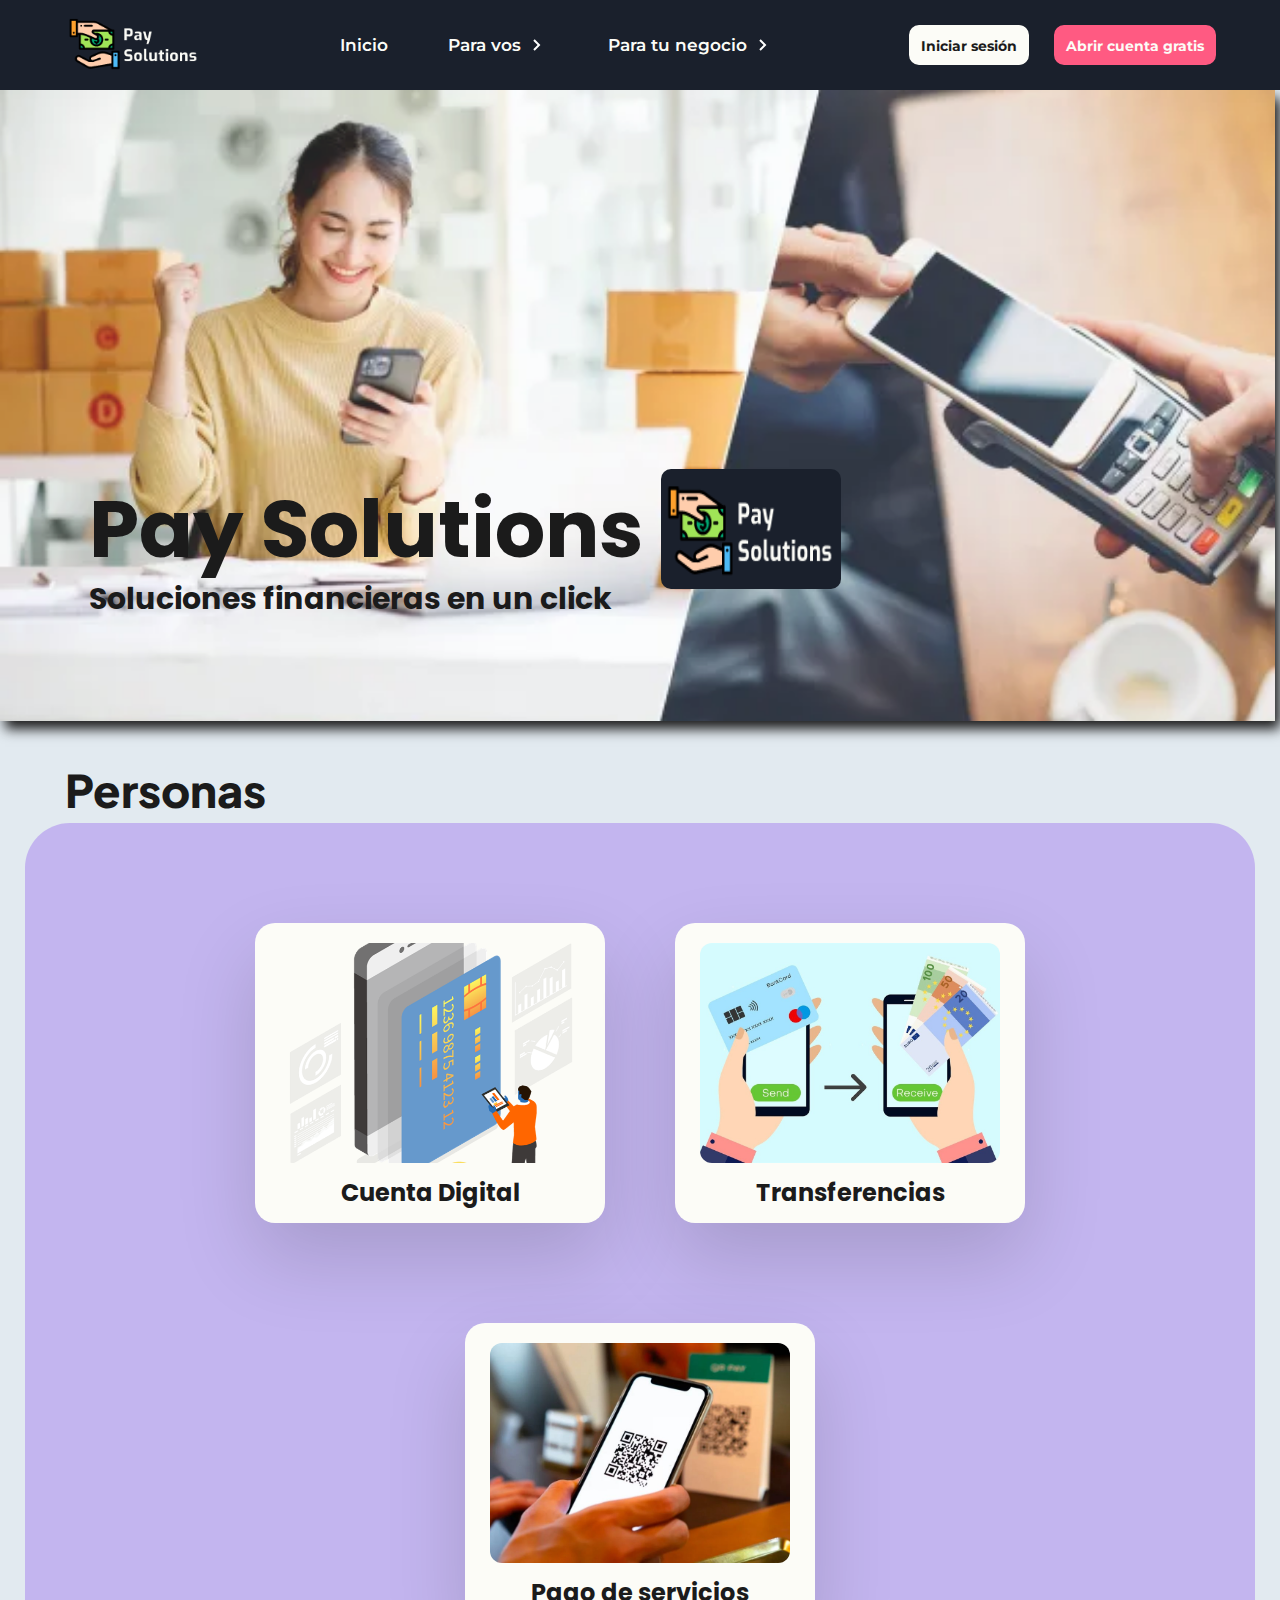
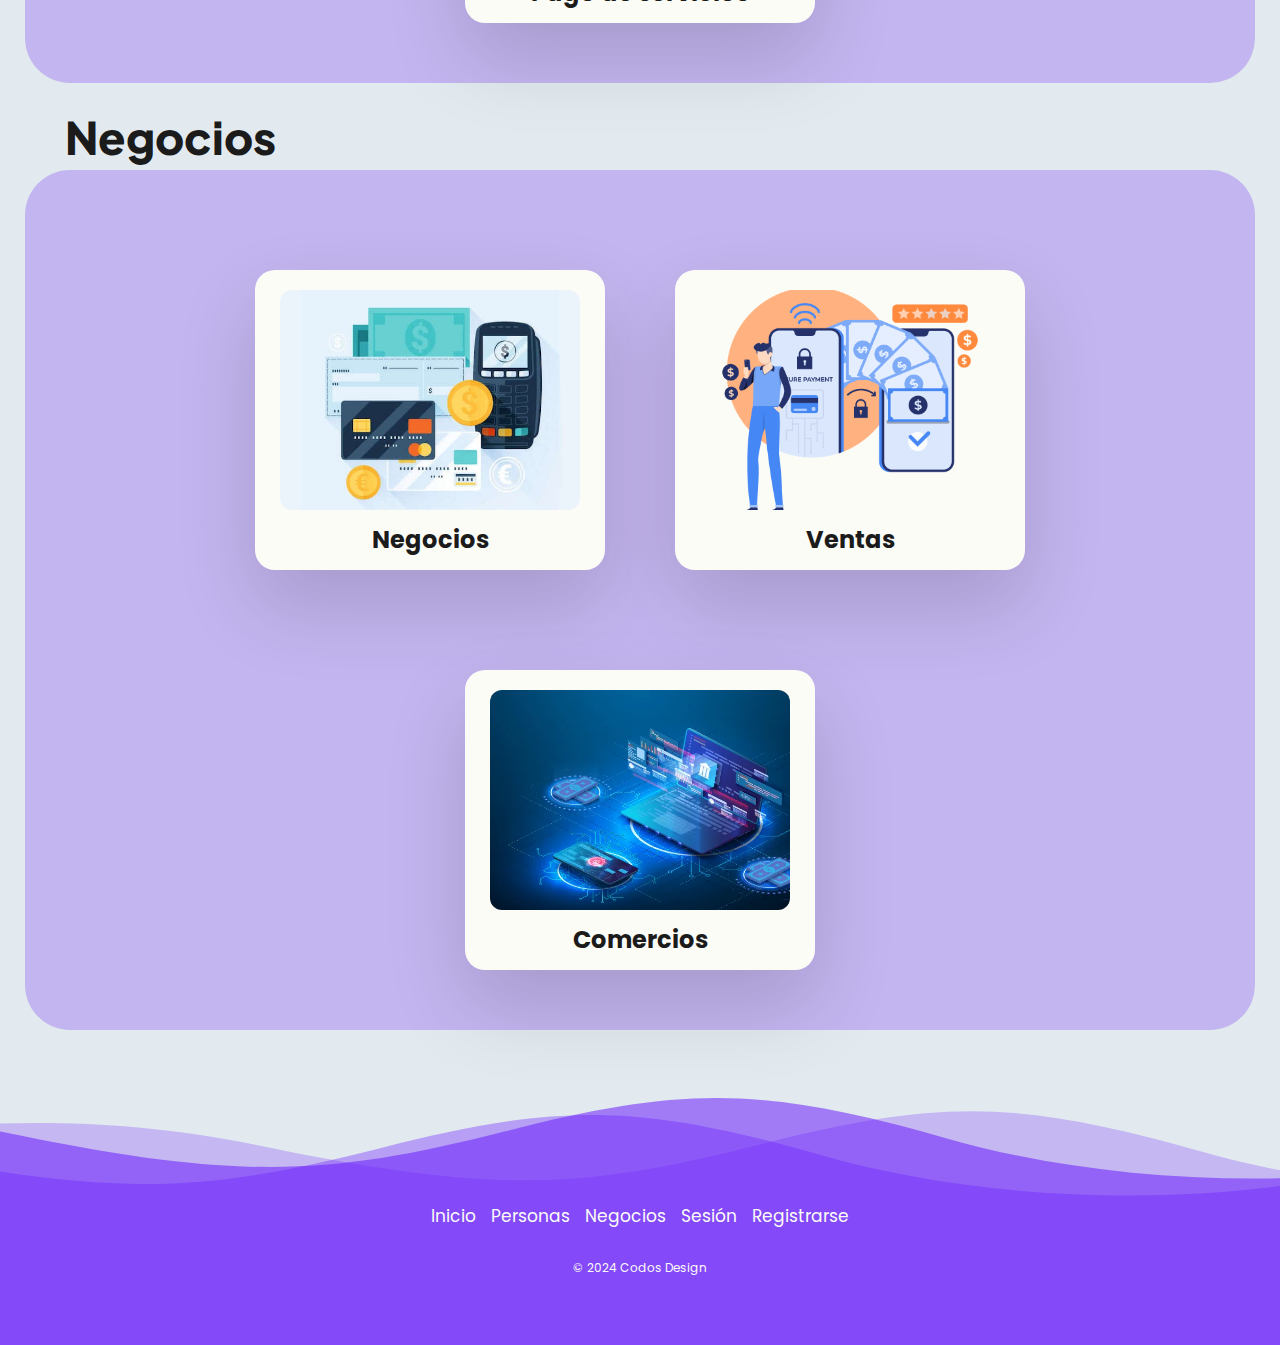
==== commit 870fd28e: "Correcciones en navegabilidad menu paginas" ====
--- a/index.html
+++ b/index.html
@@ -73,12 +73,13 @@
                         <a href="##" class="navbarLink">Para tu negocio 
                           <img src="./img/flecha.svg" alt="flecha menu desplegable" class="navbarFlecha">
                         </a> 
-                          <ul class="navbarDesplegable">
-                              <li class="navbarItem"> <a href="./pages/paraNegocio.html" class="navbarLink navbarLink--inside">Negocios</a> </li>
-                              <li class="navbarItem"> <a href="#" class="navbarLink navbarLink--inside">Ventas</a> </li>
-                              <li class="navbarItem"> <a href="#" class="navbarLink navbarLink--inside">Suscripción</a> </li>
-                              <li class="navbarItem"> <a href="#" class="navbarLink navbarLink--inside">Comercios</a> </li>
-                          </ul>
+                        <ul class="navbarDesplegable">
+                          <li class="navbarItem"> <a href="./pages/paraNegocio.html"
+                                  class="navbarLink navbarLink--inside">Negocios</a> </li>
+                          <li class="navbarItem"> <a href="./pages/paraNegocio.html#forma-cobro" class="navbarLink navbarLink--inside">Formas de Cobro</a> </li>
+                          <li class="navbarItem"> <a href="./pages/paraNegocio.html#tarjetas" class="navbarLink navbarLink--inside">Tarjetas</a> </li>
+                          <li class="navbarItem"> <a href="./pages/paraNegocio.html#cuenta-digital" class="navbarLink navbarLink--inside">Cuenta Digital</a> </li>
+                        </ul>
                       </li>
                   </ul>
               <!-- ************************ -->
--- a/css/home.css
+++ b/css/home.css
@@ -216,7 +216,32 @@
 /* ****************** RESPONSIVE ***************** */
 /* *********************************************** */
 
+
 @media (max-width: 768px) {
+    /* ----------- Imagen de Portada ------------ */
+    .portadContainer {
+        display: flex;
+        flex-direction: row;
+    }
+    
+    .portadaTitulo {
+        display: flex;
+        justify-content: flex-start;
+        font-size: 20px;
+        
+    }
+
+    .portadaContenido p {
+        margin-top: 15px;
+        font-size: 15px;
+    }
+    .portadaTitulo img {
+        width: 25%;
+        height: auto;
+        
+    }
+    
+    /* ----------- Responsive CARDS ------------- */
     .container .card .imagenCard img {
         padding: 15px;
         background: var(--blanco);
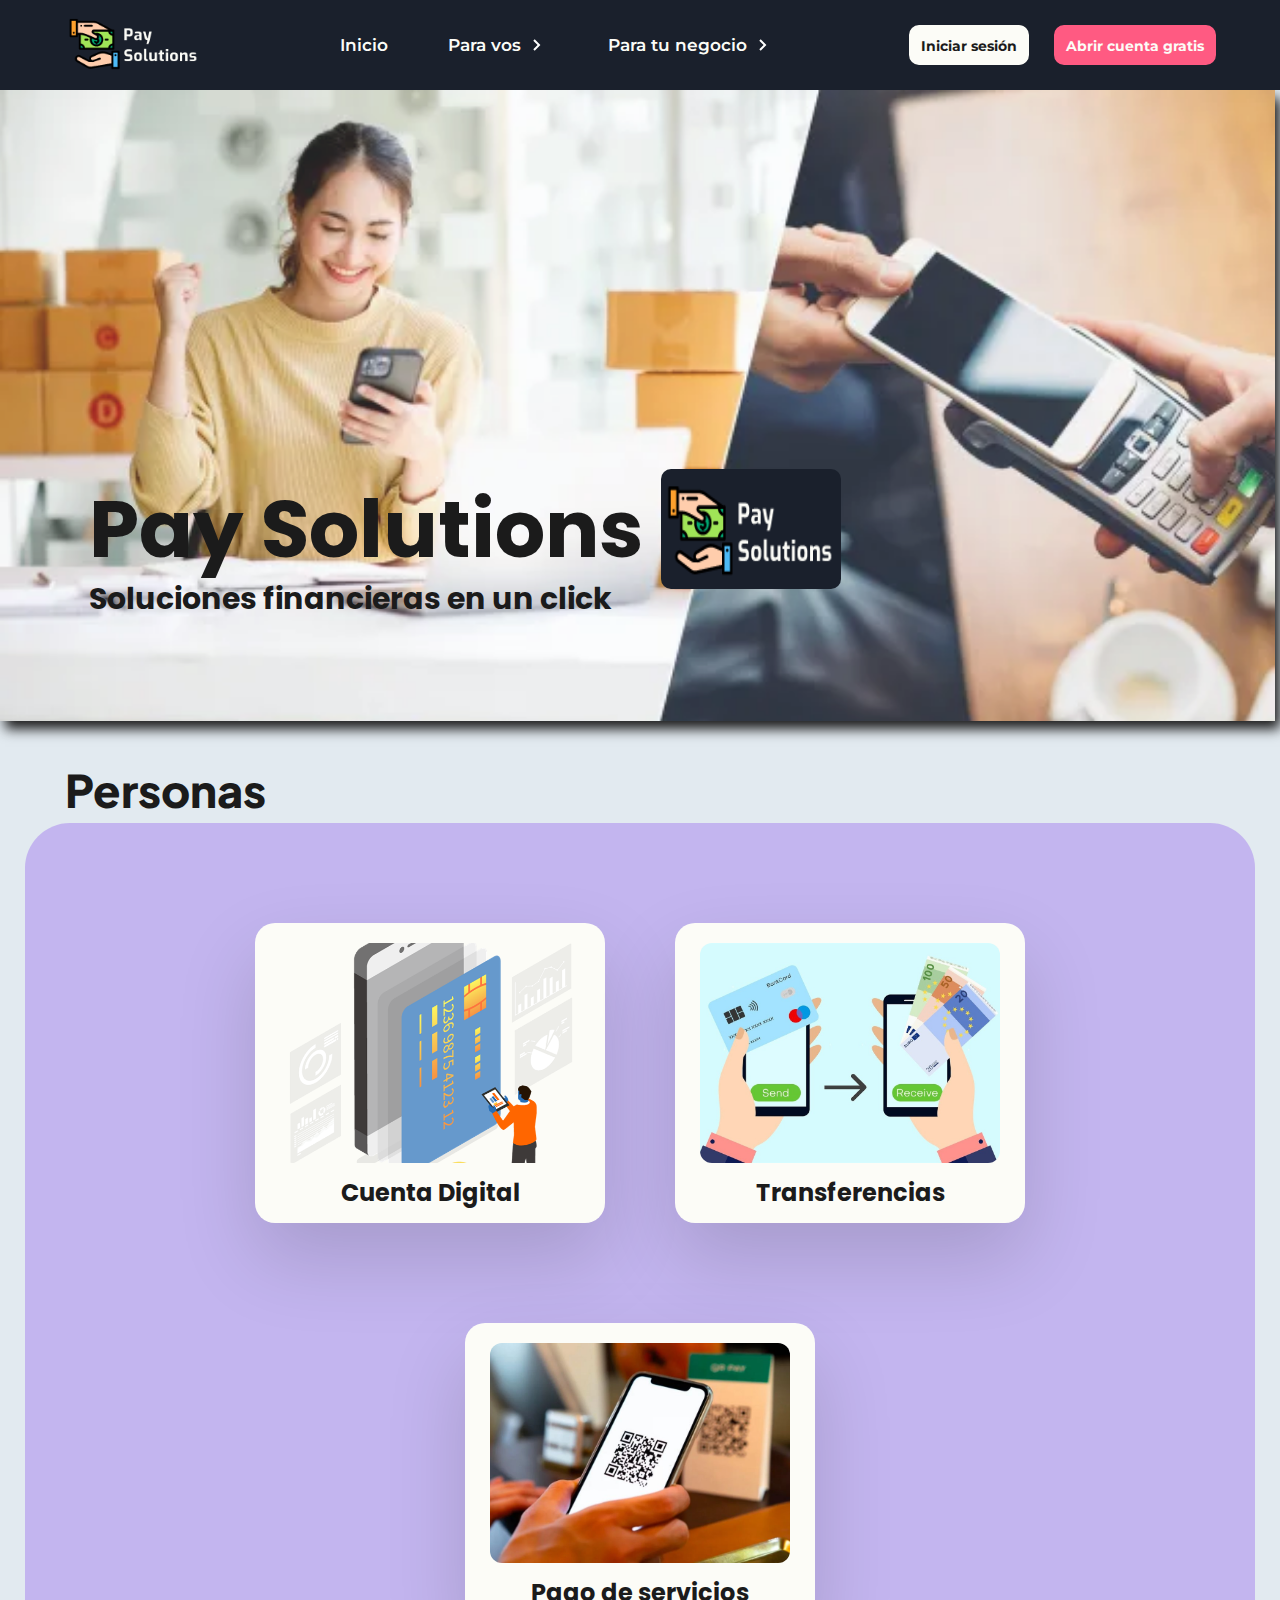
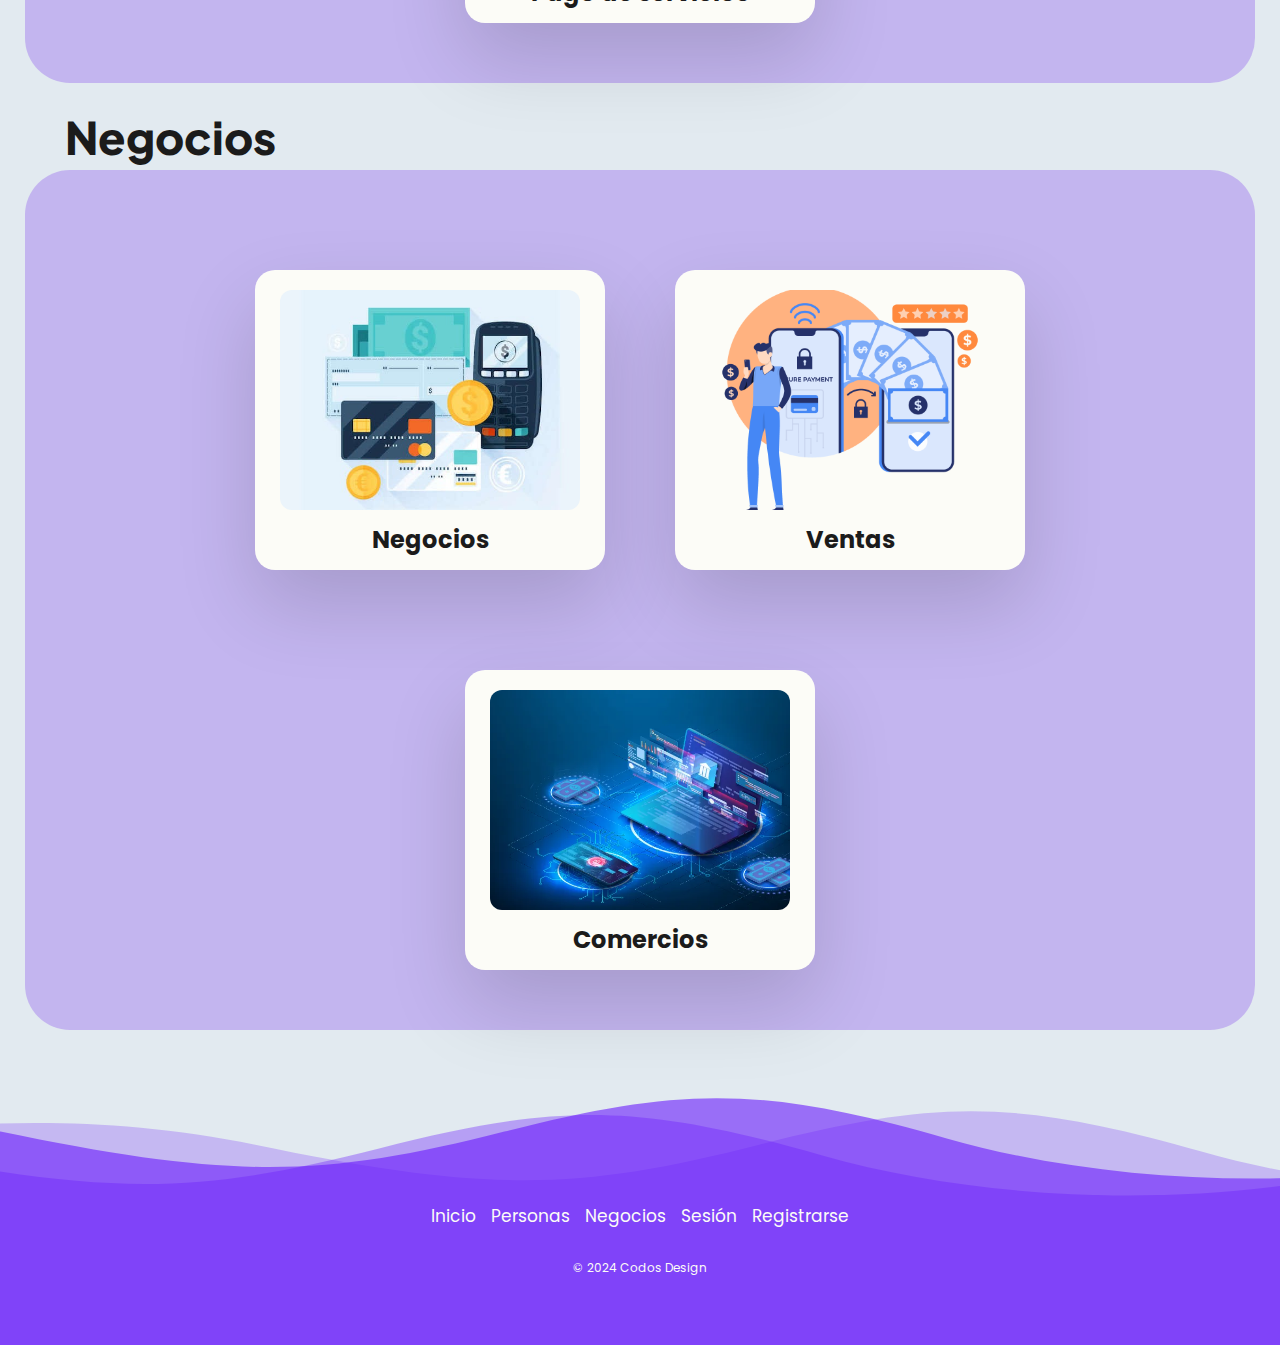
==== commit 12f58b1c: "Se realiza menu responsive. Correciones varias botones y navegación" ====
--- a/index.html
+++ b/index.html
@@ -56,7 +56,7 @@
                       </li>  
                       <!-- Menú desplegable 1 -->
                       <li class="navbarItem navbarItem--show">
-                          <a href="##" class="navbarLink">Para vos 
+                          <a href="./pages/paraVos.html" class="navbarLink">Para vos 
                             <img src="./img/flecha.svg" alt="flecha menu desplegable" class="navbarFlecha">
                           </a>   
                           <ul class="navbarDesplegable">
@@ -70,7 +70,7 @@
                       </li>
                       <!-- Menú desplegable 2 -->
                       <li class="navbarItem navbarItem--show">
-                        <a href="##" class="navbarLink">Para tu negocio 
+                        <a href="./pages/paraNegocio.html" class="navbarLink">Para tu negocio 
                           <img src="./img/flecha.svg" alt="flecha menu desplegable" class="navbarFlecha">
                         </a> 
                         <ul class="navbarDesplegable">
@@ -90,13 +90,6 @@
                     <div class="btn2"> <a href="./pages/abrir_cuenta.html">Abrir cuenta gratis</a> </div>
                 </div>
               <!-- ********************** -->
-              
-              <!-- ****** MENÚ HAMBURGUESA ****** -->
-              <div class="navbarHambur">
-                <img src="./img/menu.svg" alt="Menu" class="navbarImg">
-              </div>
-              <!-- ****************************** -->
-              
             </section>
         </nav>
         <!-- ****************** Fin de encabezado y navegación ****************** -->
@@ -251,7 +244,7 @@
                         repeatCount="indefinite"
                       />
                     </use>
-                    <use xlink:href="#wave" opacity=".9">
+                    <use xlink:href="#wave">
                       <animateTransform
                         attributeName="transform"
                         attributeType="XML"
--- a/css/style.css
+++ b/css/style.css
@@ -48,29 +48,50 @@
     background-color: var(--gris);
     color: var(--blanco);
     /* tamaño del navbar */
-    height: 90px;
+    height: 139px;
     font-family: "Montserrat", sans-serif;
-    font-size: 17px;
+    font-size: 14px;
     font-weight: 600;
     /* navbar sticky! */
     position: sticky;
     top: 0;
     z-index: 101;
 }
+@media (min-width:768px ) {
+    .menuNav {
+        height: 90px;
+        font-size: 17px;
+    }
+}
 
 .navbarContainer {
-    display: flex;
-    justify-content: space-between;
-    align-items: center;
-    width: 90%;
-    height: 100%;
-    margin: 0 auto;
+    display: grid;
+    grid-template-columns: 1fr 2fr;
+}
+@media (min-width: 768px) {
+    .navbarContainer {
+        display: flex;
+        justify-content: space-between;
+        align-items: center;
+        width: 90%;
+        height: 100%;
+        margin: 0 auto;
+    }
 }
 
 .navbarLinks {
+    margin-top: 15px;
+    grid-column: 1 / 3;
+    border-top: 1px solid var(--blanco);
     height: 100%;
     transition: transform 0.5s;
     display: flex;
+}
+@media (min-width: 768px) {
+    .navbarLinks {
+        border: none;
+        margin-top: 0;
+    }
 }
 
 /* flecha y rotación en el navbar */
@@ -120,11 +141,16 @@
 }
 
 .navbarLink--inside {
-    padding: 30px 100px 30px 20px;
+    padding: 15px 50px 15px 20px;
 }
 
 .navbarLink--inside:hover {
     background-color: var(--celeste);
+}
+@media (min-width: 768px) {
+    .navbarLink--inside {
+        padding: 30px 100px 30px 10px;
+    }
 }
 
 /* Tamaño del logo en el navbar */
@@ -132,17 +158,6 @@
     width: 140px;
     height: auto;
 }
-
-/* Menú hamburguesa */
-.navbarHambur {
-    height: 100%;
-    display: flex;
-    align-items: center;
-    padding: 0 15px;
-    cursor: pointer;
-    display: none;
-}
-
 .navbarImg {
     display: block;
     width: 36px;
@@ -153,15 +168,25 @@
 /* ---------------------------------- */
 
 .sesiones {
-    display: flex;
+    grid-row: 1 / 2 ;
+    grid-column: 2 / 3;
+    display: flex;
+    text-align: center;
     justify-content: space-between;
     align-items: center;
-    gap: 25px;
+    gap: 10px;
+    margin: 0 10px;
+}
+@media (min-width:768px ) {
+    .sesiones {
+        gap: 25px;
+        margin: 0;
+    }
 }
 
 /* Botón Inicio de Sesión */
 .btn1 {
-    padding: 8px 10px 8px 10px;
+    padding: 5px;
     border-radius: 10px;
     background: var(--blanco);
     border: 2px solid var(--blanco);
@@ -169,7 +194,7 @@
 
 .btn1 a {
     font-family: "Montserrat", sans-serif;
-    font-size: 14px;
+    font-size: 12px;
     font-weight: bold;
     color: var(--negro);
 }
@@ -183,10 +208,19 @@
     color: var(--blanco);
 
 }
+@media (min-width: 768px) {
+    .btn1 {
+        padding: 8px 10px 8px 10px;
+    }
+    
+    .btn1 a {
+        font-size: 14px;
+    }
+}
 
 /* Botón de creación de cuenta */
 .btn2 {
-    padding: 8px 10px 8px 10px;
+    padding: 5px;
     border-radius: 10px;
     background: var(--rojo);
     border: 2px solid var(--rojo);
@@ -194,7 +228,7 @@
 
 .btn2 a {
     font-family: "Montserrat", sans-serif;
-    font-size: 14px;
+    font-size: 12px;
     font-weight: bold;
     color: var(--blanco);
 }
@@ -205,6 +239,15 @@
 
 .btn2 a:hover {
     color: var(--blanco1);    
+}
+@media (min-width: 768px) {
+    .btn2 {
+        padding: 8px 10px 8px 10px;
+    }
+    
+    .btn2 a {
+        font-size: 14px;
+    }
 }
 
 /*
@@ -302,10 +345,6 @@
 
 
 @media (max-width: 768px) {
-    /* -------------- NAVBAR RESPONSIVE -------------- */
-    
-
-    
     /* -------------- FOOTER RESPONSIVE -------------- */
     footer {
         margin-top: 40px;
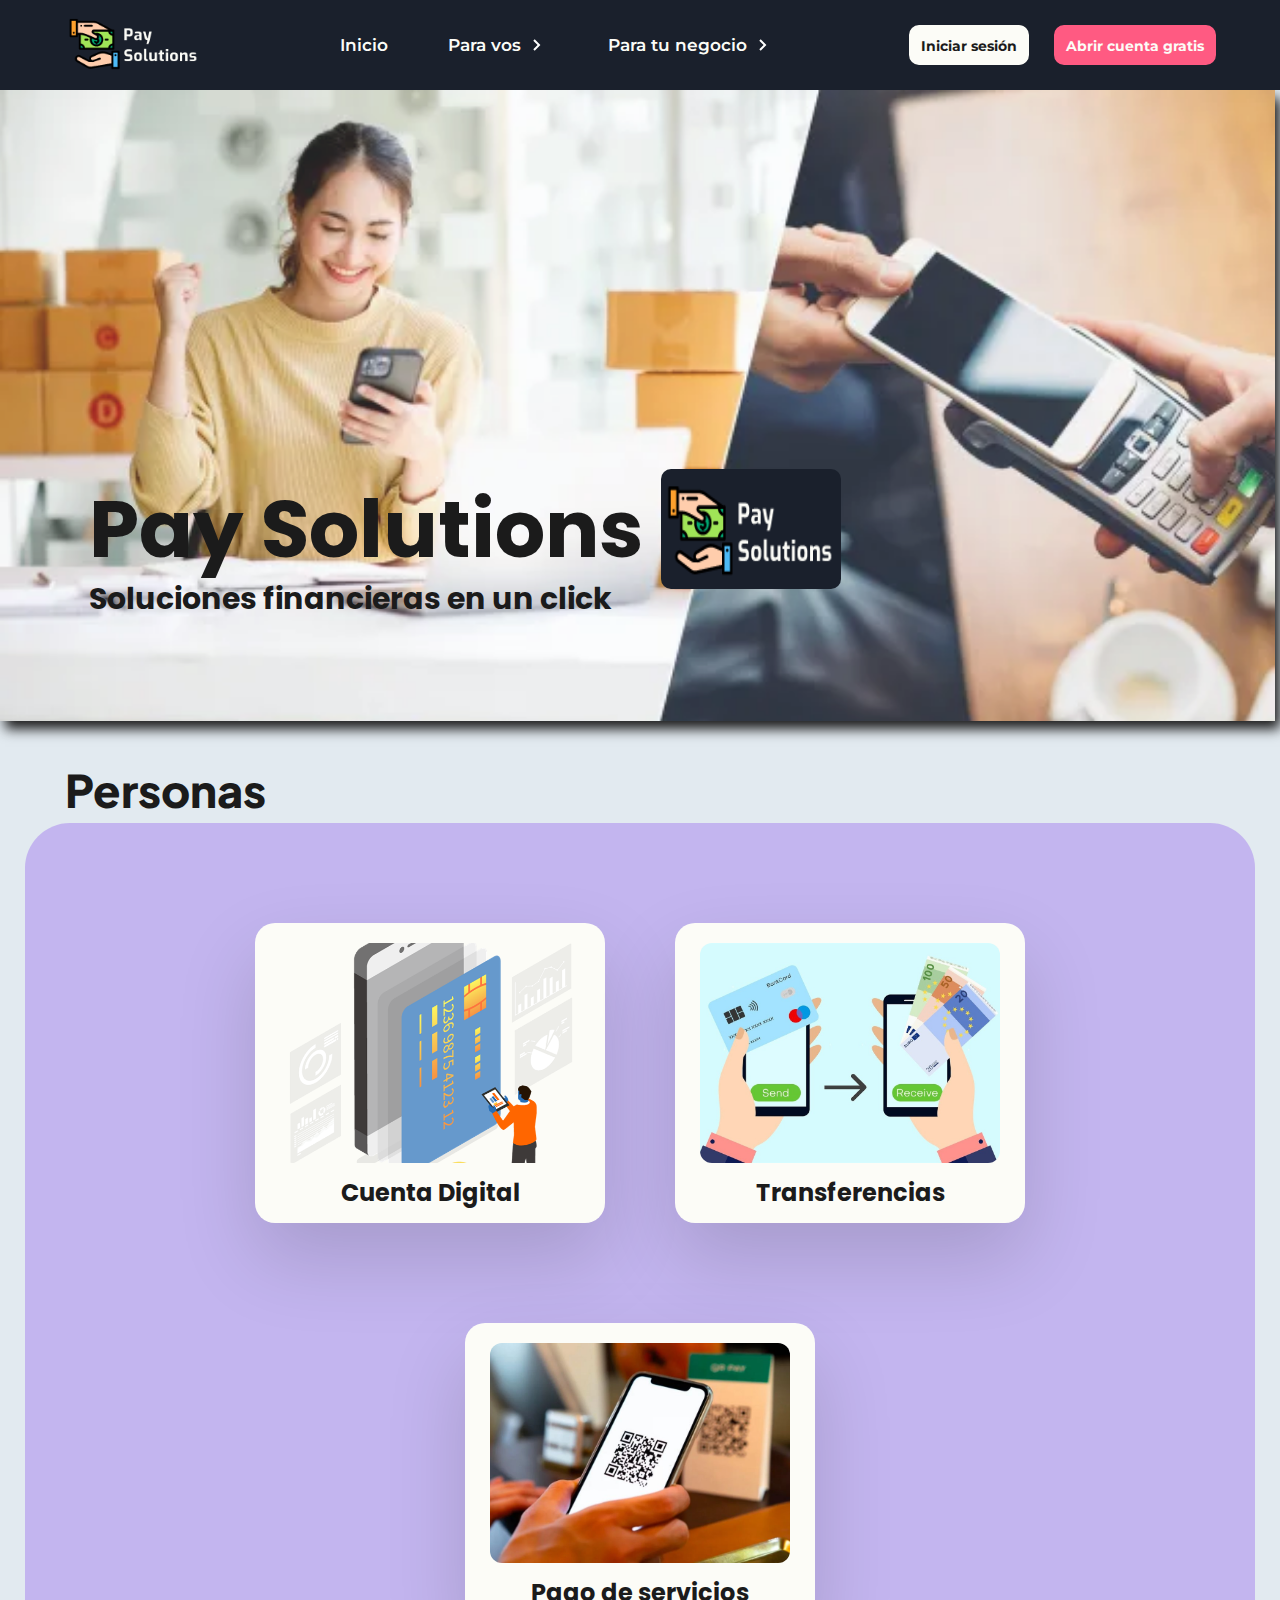
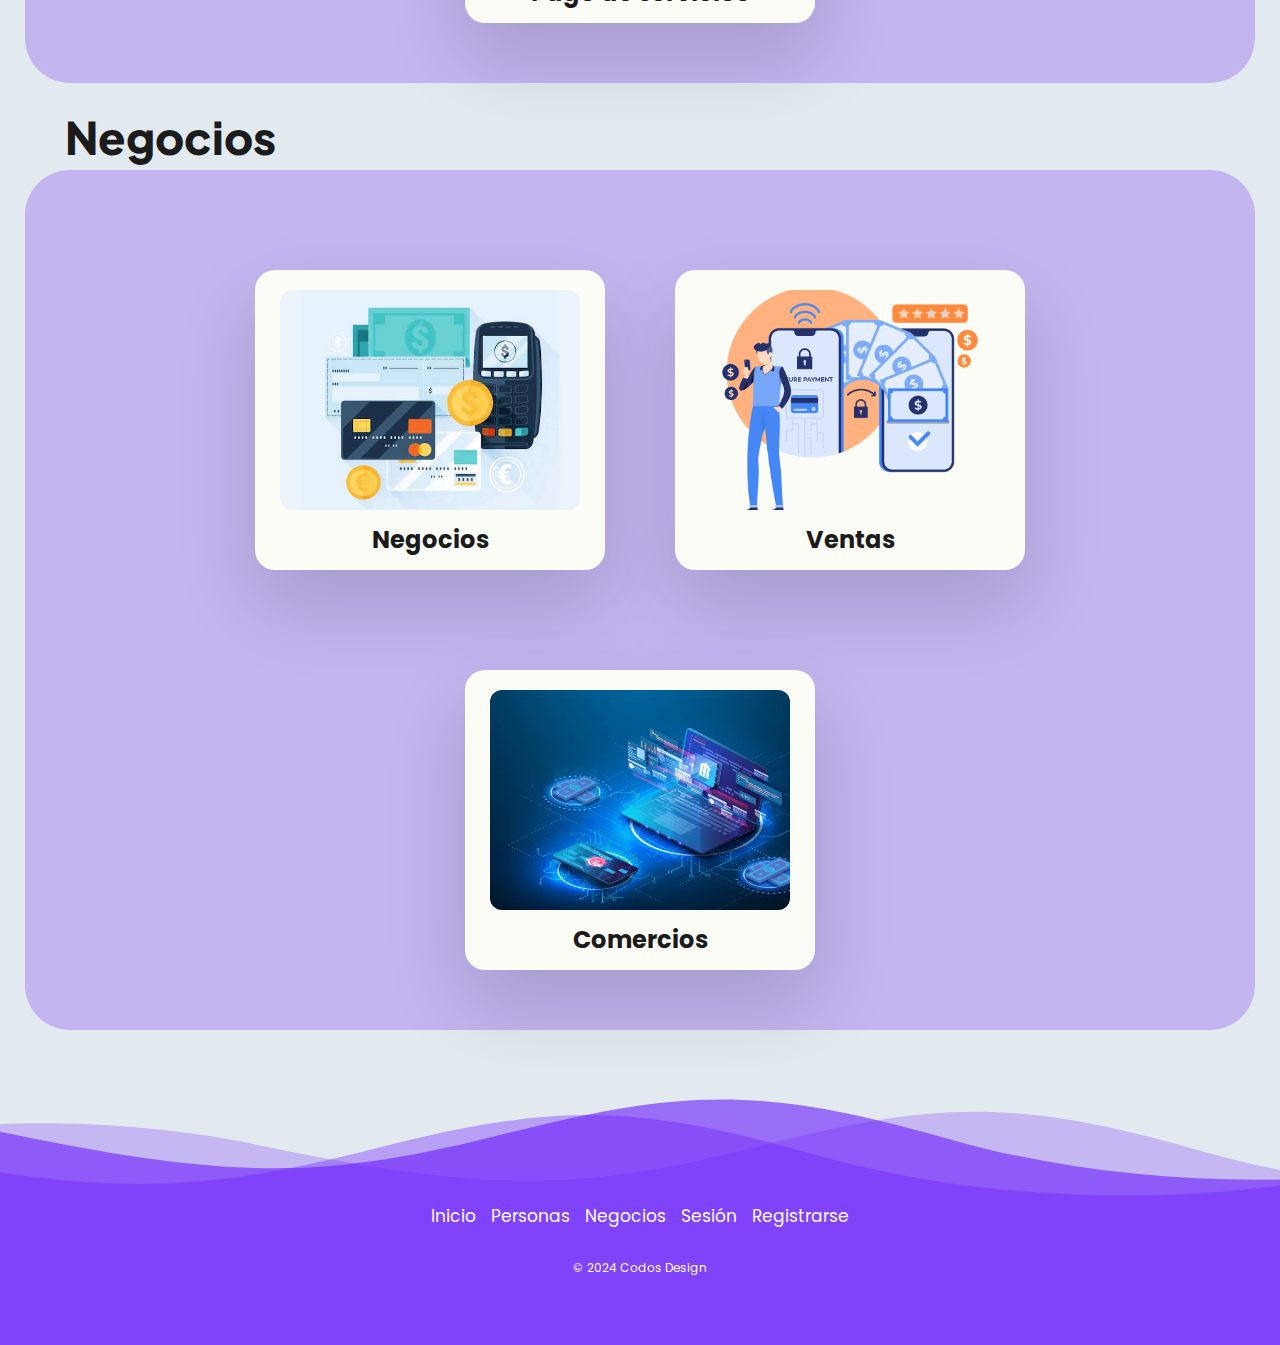
==== commit 8bbe7a45: "Se cambia tag en menu nav" ====
--- a/index.html
+++ b/index.html
@@ -56,9 +56,9 @@
                       </li>  
                       <!-- Menú desplegable 1 -->
                       <li class="navbarItem navbarItem--show">
-                          <a href="./pages/paraVos.html" class="navbarLink">Para vos 
+                          <span class="navbarLink">Para vos 
                             <img src="./img/flecha.svg" alt="flecha menu desplegable" class="navbarFlecha">
-                          </a>   
+                          </span>   
                           <ul class="navbarDesplegable">
                               <li class="navbarItem"> <a href="./pages/paraVos.html" class="navbarLink navbarLink--inside">Personas</a> </li>
                               <li class="navbarItem"> <a href="./pages/paraVos.html#cuenta-digital" class="navbarLink navbarLink--inside">Cuenta digital</a> </li>
@@ -70,9 +70,9 @@
                       </li>
                       <!-- Menú desplegable 2 -->
                       <li class="navbarItem navbarItem--show">
-                        <a href="./pages/paraNegocio.html" class="navbarLink">Para tu negocio 
+                        <span class="navbarLink">Para tu negocio 
                           <img src="./img/flecha.svg" alt="flecha menu desplegable" class="navbarFlecha">
-                        </a> 
+                        </span> 
                         <ul class="navbarDesplegable">
                           <li class="navbarItem"> <a href="./pages/paraNegocio.html"
                                   class="navbarLink navbarLink--inside">Negocios</a> </li>
--- a/css/style.css
+++ b/css/style.css
@@ -106,6 +106,9 @@
     --clip: polygon(0 0, 100% 0, 100% 100%, 0 100%);
     --transform: rotate(0); 
 }
+.navbarItem span:hover{
+    cursor: pointer;
+}
 /* --------------------------------- */
 
 .navbarLink {
